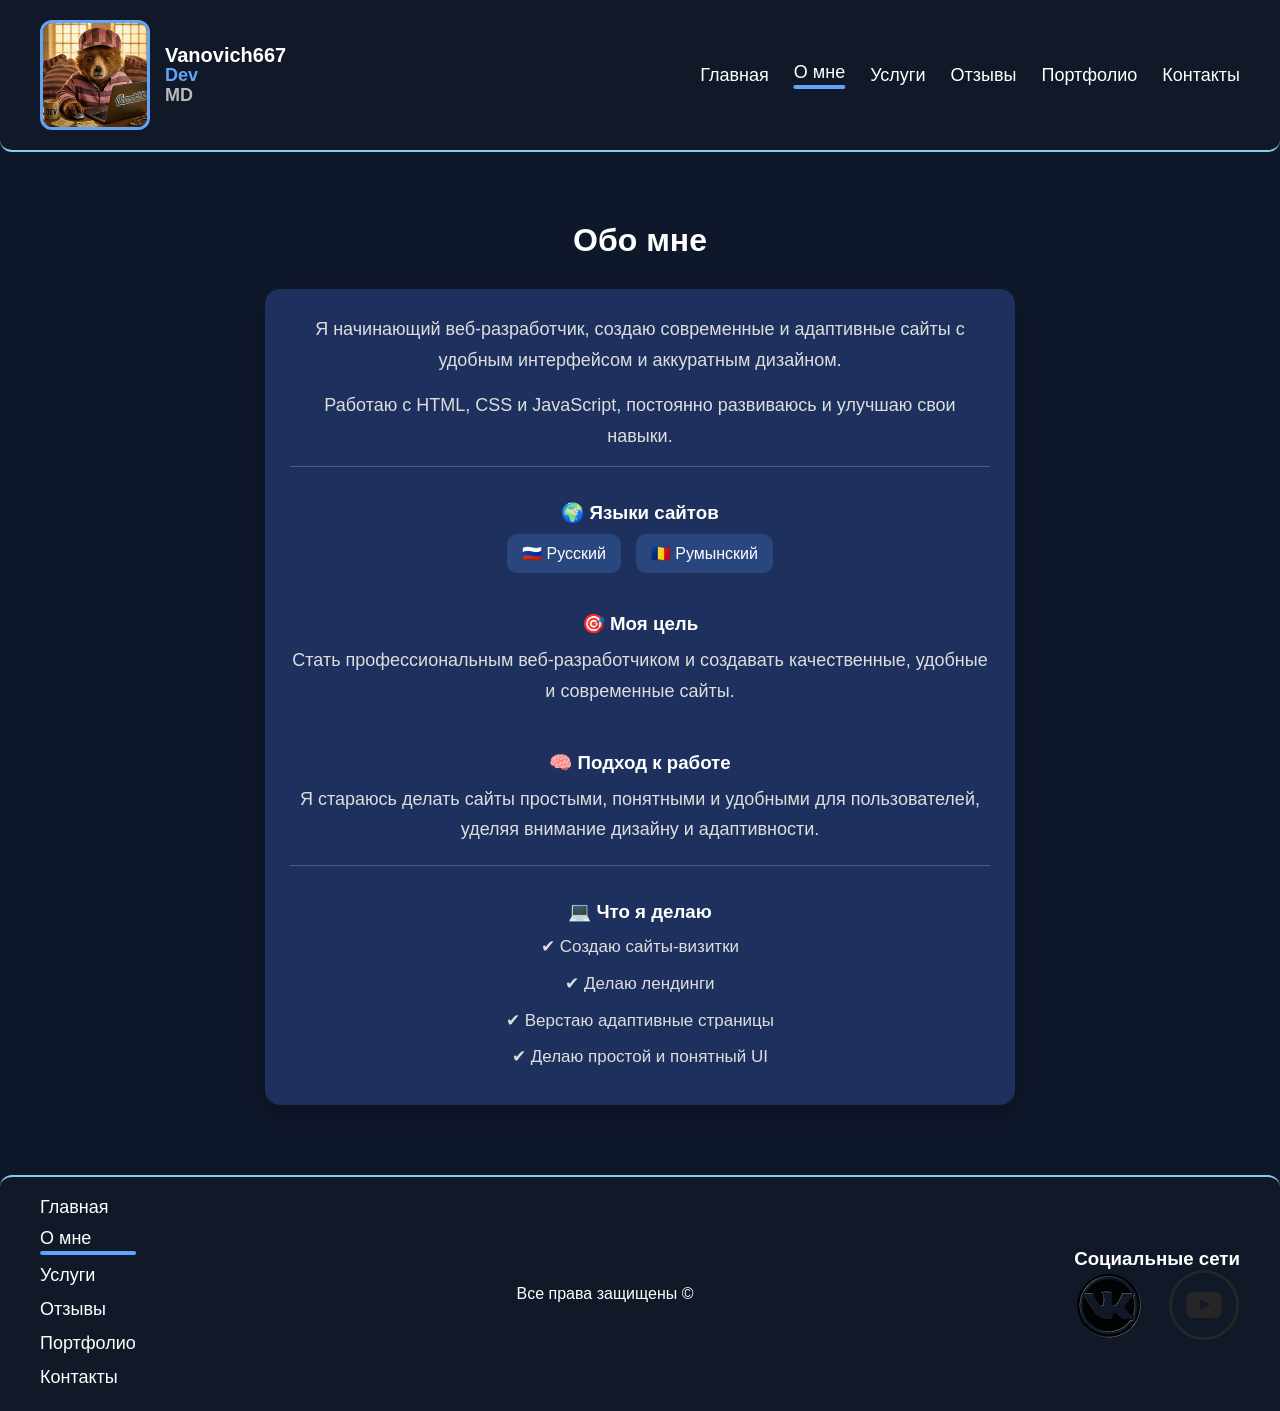
==== pages/about.html @ cbd2749c "Add files via upload" ====
<!DOCTYPE html>
<html lang="ru">
<head>
    <meta charset="UTF-8">
    <meta name="viewport" content="width=device-width, initial-scale=1.0">
    <title>Vanovich667 Dev MD</title>

    <link rel="icon" href="favicon.ico">
    <link rel="icon" type="image/png" href="../img/Logo.jpeg">

    <link rel="stylesheet" href="../css/styles.css">
</head>
<body>

<header>
    <div class="logo">
    <img src="../img/Logo.jpeg" alt="Logo">

    <div class="logo-text">
        <span>Vanovich667</span>
        <span>Dev</span>
        <span>MD</span>
    </div>
</div>

    <nav class="menu" id="menu">
        <a href="../index.html">Главная</a>
        <a href="about.html" class="active">О мне</a>
        <a href="services.html">Услуги</a>
        <a href="reviews.html">Отзывы</a>
        <a href="portfolio.html">Портфолио</a>
        <a href="contacts.html">Контакты</a>
    </nav>

    <div class="burger" id="burger" onclick="openMenu()">
        <span></span>
        <span></span>
        <span></span>
    </div>
</header>

<main class="about">

    <h1>Обо мне</h1>

    <div class="about-card">

        <p>
            Я начинающий веб-разработчик, создаю современные и адаптивные сайты
            с удобным интерфейсом и аккуратным дизайном.
        </p>

        <p>
            Работаю с HTML, CSS и JavaScript, постоянно развиваюсь и улучшаю свои навыки.
        </p>

        <div class="languages">
            <h3>🌍 Языки сайтов</h3>

            <div class="lang-list">
                <span>🇷🇺 Русский</span>
                <span>🇷🇴 Румынский</span>
            </div>
        </div>

        <div class="goal">
            <h3>🎯 Моя цель</h3>
            <p>
                Стать профессиональным веб-разработчиком и создавать качественные,
                удобные и современные сайты.
            </p>
        </div>

        <div class="approach">
            <h3>🧠 Подход к работе</h3>
            <p>
                Я стараюсь делать сайты простыми, понятными и удобными для пользователей,
                уделяя внимание дизайну и адаптивности.
            </p>
        </div>

        <div class="what-i-do">
    <h3>💻 Что я делаю</h3>

    <p>✔ Создаю сайты-визитки</p>
    <p>✔ Делаю лендинги</p>
    <p>✔ Верстаю адаптивные страницы</p>
    <p>✔ Делаю простой и понятный UI</p>
</div>

    </div>

</main>

<footer>
    <nav class="menu2" id="menu2">
        <a href="../index.html">Главная</a>
        <a href="about.html" class="active">О мне</a>
        <a href="services.html">Услуги</a>
        <a href="reviews.html">Отзывы</a>
        <a href="portfolio.html">Портфолио</a>
        <a href="contacts.html">Контакты</a>
    </nav>

    <div class="prava">
        <p>Все права защищены &copy;</p>
    </div>

    <div class="socials">
        <h3>Социальные сети</h3>

        <div class="social">
        <a href="https://vk.com/page-777107_28406709" target="_blank" class="vk-link">
            <img src="../img/vklogo.png" class="img1">
            <img src="../img/vklogo2.png" class="img2">
        </a>
        <a href="https://www.youtube.com/@Vanovich667" target="_blank" class="yt-link">
            <img src="../img/ytlogo.png" class="img1">
            <img src="../img/ytlogo2.png" class="img2">
        </a>
        </div>
    </div>
    
</footer>

<div class="overlay" id="overlay"></div>

<script src="../js/script.js"></script>
</body>
</html>
---- css/styles.css ----
*{
    margin:0;
    padding:0;
    box-sizing:border-box;
}

body{
    font-family:Arial,sans-serif;
    background:#0f172a;
    color:white;
}

img {
    max-width: 100%;
    max-height: 100%;
}


header{
    display:flex;
    justify-content:space-between;
    align-items:center;
    padding:20px 40px;
    background:#111827;
    border-bottom: 2px solid skyblue;
    border-radius: 0 0 12px 12px;
    margin-bottom: 20px;
}

main {
    min-height: 100vh;
}

footer{
    margin-top: 20px;
    display:flex;
    justify-content:space-between;
    align-items:center;
    padding:20px 40px;
    background:#111827;
    border-top: 2px solid skyblue;
    border-radius: 12px 12px 0 0;
}

footer .menu2{
    display:flex;
    flex-direction:column;
    gap:10px;
}

.logo{
    display:flex;
    align-items:center;
    gap:15px;
}

/* картинка */
.logo img{
    width:110px;
    height:110px;

    border:3px solid #60a5fa;
    border-radius:12px;

    object-fit:cover;
}

/* текст */
.logo-text{
    display:flex;
    flex-direction:column;
    line-height:1.1;
}

/* каждое слово */
.logo-text span{
    font-size:18px;
    font-weight:600;
}

/* можно сделать разный стиль */
.logo-text span:first-child{
    font-size:20px;
}

.logo-text span:nth-child(2){
    color:#60a5fa;
}

.logo-text span:nth-child(3){
    opacity:0.7;
}

/* Меню на ПК */

.menu{
    display:flex;
    gap:25px;
}

.menu a{
    position:relative;

    color:white;
    text-decoration:none;
    font-size:18px;

    transition:0.3s;
}

.menu2{
    display:flex;
    gap:25px;
}

.menu2 a{
    position:relative;

    color:white;
    text-decoration:none;
    font-size:18px;
    margin-bottom: 3px;

    transition:0.3s;
}

/* Линия снизу */
.menu a::after{
    content:"";

    position:absolute;
    left:50%;
    bottom:-6px;

    width:0;
    height:4px;

    background:#60a5fa;

    border-radius:20px;

    transform:translateX(-50%);
    transition:0.3s;
}

/* Hover */
.menu a:hover{
    transform:translateY(-3px);
}

/* Появление линии */
.menu a:hover::after{
    width:100%;
}

/* ACTIVE (главное добавление) */

.menu a.active::after{
    width:100%;
}

.menu a.active{
    transform:translateY(-3px);
}

/*=====*/

.menu2 a::after{
    content:"";

    position:absolute;
    left:50%;
    bottom:-6px;

    width:0;
    height:4px;

    background:#60a5fa;

    border-radius:20px;

    transform:translateX(-50%);
    transition:0.3s;
}

/* Hover */
.menu2 a:hover{
    transform:translateY(-3px);
}

/* Появление линии */
.menu2 a:hover::after{
    width:100%;
}

/* ACTIVE (главное добавление) */

.menu2 a.active::after{
    width:100%;
}

.menu2 a.active{
    transform:translateY(-3px);
}

/* Бургер */

.burger{
    display:none;
    width:35px;
    cursor:pointer;
    z-index:1001;
}

.burger span{
    display:block;
    height:4px;
    background:white;
    margin:6px 0;
    transition:.3s;
}

.burger.activated span:nth-child(1){
    transform:rotate(45deg) translate(7px,7px);
}

.burger.activated span:nth-child(2){
    opacity:0;
}

.burger.activated span:nth-child(3){
    transform:rotate(-45deg) translate(7px,-7px);
}

/* Затемнение */

.overlay{
    position:fixed;
    inset:0;
    background:rgba(0,0,0,.2);
    backdrop-filter:blur(8px);

    opacity:0;
    visibility:hidden;

    transition:.3s;
}

.overlay.show{
    opacity:1;
    visibility:visible;
}

.prava {
    margin: 20px 25px;
}

.social {
    display: flex;
    gap: 25px;
}

/* vk */

.vk-link{
    position:relative;
    display:inline-block;
}

/* обе картинки */
.vk-link img{
    width:70px;
    transition:0.3s;
    display:block;
}

/* вторая картинка сверху первой */
.img2{
    position:absolute;
    top:0;
    left:0;

    opacity:0;
}

/* hover эффект */
.vk-link:hover .img1{
    opacity:0;
}

.vk-link:hover .img2{
    opacity:1;
}

/* yt */

.yt-link{
    position:relative;
    display:inline-block;
}

/* обе картинки */
.yt-link img{
    width:70px;
    transition:0.3s;
    display:block;
}

/* вторая картинка сверху первой */
.img2{
    position:absolute;
    top:0;
    left:0;

    opacity:0;
}

/* hover эффект */
.yt-link:hover .img1{
    opacity:0;
}

.yt-link:hover .img2{
    opacity:1;
}

/* Hero Div */

.first {
    text-align: center;
    font-size: 35px;
    margin: 20px 30px;
}

.hero {
    display: flex;
    align-items: center;
    justify-content: center;
    padding: 50px;
}

.hero-content {
    display: flex;
    align-items: center;
    justify-content: center;
    gap: 50px;
    width: 100%;
    max-width: 1100px;
}

.card {
    background: #1e315e;
    padding: 30px;
    border-radius: 20px;
    width: 60%;
    max-width: 500px;
}

.card h1 {
    margin-bottom: 15px;
    font-size: clamp(28px, 4vw, 40px);
    color: aqua;
}

.card button {
    padding: 12px 30px;
    border: none;
    border-radius: 10px;
    cursor: pointer;
    margin: 10px 20px;
}

.hero-image img {
    width: clamp(180px, 25vw, 300px);
    border-radius: 20px;
    display: block;
}

.skills {
    display: flex;
    flex-direction: column;
    gap: 10px;
    margin-top: 20px;
}

.skills span {
    background: #1e315e;
    padding: 10px 15px;
    border-radius: 12px;
}

.whyI h2 {
    text-align: center;
    font-size: 35px;
    margin: 10px 20px;
}

.features {
    display: flex;
    flex-direction: column;
    align-items: center;
    gap: 15px;
}

.feature {
    background: #1e315e;
    color: white;
    padding: 12px 18px;
    border-radius: 12px;
    box-shadow: 0 8px 20px rgba(0,0,0,0.2);
    font-size: 16px;

    width: 90%;
    max-width: 600px;

    text-align: center;
    transition: 0.3s ease;
}

.feature:hover {
    transform: translateX(8px);
    background: #2a467f;
}

.projectsSec h2 {
    text-align: center;
    font-size: 35px;
    margin: 10px 20px;
}

.projects {
    display: flex;
    flex-wrap: wrap;
    justify-content: center;
    gap: 20px;
    margin-top: 40px;
}

.project {
    background: #1e315e;
    border-radius: 15px;
    padding: 15px;
    width: 250px;
    text-align: center;
    box-shadow: 0 8px 20px rgba(0,0,0,0.2);
    transition: 0.3s ease;
}

.project:hover {
    transform: translateY(-8px);
    background: #2a467f;
}

.project img {
    width: 100%;
    border-radius: 10px;
}

.project h3 {
    margin: 10px 0;
    color: white;
}

.project a {
    display: inline-block;
    margin-top: 5px;
    color: aqua;
    text-decoration: none;
}

.project a:hover {
    text-decoration: underline;
}

.reviews h2 {
    text-align: center;
    font-size: 35px;
    margin: 10px 20px;
}

.reviews {
    display: flex;
    flex-direction: column;
    align-items: center;
    gap: 15px;
    margin-top: 40px;
}

.review {
    background: #1e315e;
    color: white;
    padding: 15px 18px;
    border-radius: 12px;
    width: 90vw;
    max-width: 600px;
    text-align: center;
    box-shadow: 0 8px 20px rgba(0,0,0,0.2);
    transition: 0.3s ease;
}

.review p {
    margin-bottom: 10px;
    color: #ddd;
}

.review span {
    font-size: 14px;
    color: aqua;
}

.review:hover {
    transform: translateX(8px);
    background: #2a467f;
}

.contacts h2 {
    text-align: center;
    font-size: 35px;
    margin: 10px 20px;
}

.contact {
    display: flex;
    flex-direction: column;
    align-items: center;
    gap: 12px;
    margin-top: 40px;
}

.contact a {
    background: #1e315e;
    color: white;
    padding: 12px 18px;
    border-radius: 12px;
    width: 90vw;
    max-width: 400px;
    text-align: center;
    text-decoration: none;
    transition: 0.3s ease;
}

.contact a:hover {
    transform: translateX(8px);
    background: #2a467f;
}

.reviews-page h1, .reviews-page h2 {
    text-align: center;
    font-size: 35px;
    margin: 10px 20px;
}

.portfolio {
    text-align: center;
    padding: 50px;
}

.portfolio h1 {
    color: white;
    margin-bottom: 30px;
}

.portfolio-grid {
    display: flex;
    flex-wrap: wrap;
    justify-content: center;
    gap: 20px;
}

.project {
    background: #1e315e;
    width: 250px;
    border-radius: 15px;
    padding: 15px;
    color: white;
    box-shadow: 0 8px 20px rgba(0,0,0,0.2);
    transition: 0.3s ease;
}

.project:hover {
    transform: translateY(-8px);
    background: #2a467f;
}

.project img {
    width: 100%;
    border-radius: 10px;
}

.project h3 {
    margin: 10px 0;
}

.project p {
    font-size: 14px;
    color: #ccc;
}

.project a {
    display: inline-block;
    margin-top: 10px;
    color: aqua;
    text-decoration: none;
}


.contact {
    text-align: center;
    padding: 50px;
    color: white;
}

.contact h1 {
    margin-bottom: 30px;
}

.info-blocks {
    display: flex;
    justify-content: center;
    gap: 20px;
    flex-wrap: wrap;
    margin-bottom: 30px;
}

.info-card {
    background: #1e315e;
    padding: 20px;
    border-radius: 15px;
    width: 250px;
    box-shadow: 0 8px 20px rgba(0,0,0,0.2);
    transition: 0.3s;
}

.info-card:hover {
    transform: translateY(-5px);
    background: #2a467f;
}

.contact-form {
    display: flex;
    flex-direction: column;
    gap: 15px;
    max-width: 500px;
    margin: auto;
}

.contact-form input,
.contact-form textarea {
    padding: 12px;
    border-radius: 10px;
    border: none;
    outline: none;
}

.contact-form textarea {
    min-height: 120px;
    min-width: 300px;
}

.contact-form button {
    background: #1e315e;
    color: white;
    padding: 12px;
    border: none;
    border-radius: 10px;
    cursor: pointer;
    transition: 0.3s;
}

.contact-form button:hover {
    background: #2a467f;
}

.about {
    text-align: center;
    padding: 50px;
    color: white;
}

.about h1 {
    margin-bottom: 30px;
}

.about-card {
    background: #1e315e;
    padding: 25px;
    border-radius: 15px;
    max-width: 750px;
    margin: auto;
    box-shadow: 0 8px 20px rgba(0,0,0,0.2);
}

.about-card p {
    font-size: 18px;   /* 🔥 средний текст */
    line-height: 1.7;
    color: #ddd;
    margin-bottom: 15px;
}

.about-card h3 {
    margin-top: 20px;
    margin-bottom: 10px;
    color: white;
}

.languages {
    margin-top: 15px;
    padding-top: 15px;
    border-top: 1px solid rgba(255,255,255,0.2);
}

.lang-list {
    display: flex;
    justify-content: center;
    gap: 15px;
    flex-wrap: wrap;
    margin-top: 10px;
}

.lang-list span {
    background: #2a467f;
    padding: 10px 15px;
    border-radius: 10px;
    transition: 0.3s;
}

.lang-list span:hover {
    transform: translateY(-5px);
    background: #34579c;
}

.goal, .approach {
    margin-top: 10px;
    padding-top: 10px;
}

.what-i-do {
    margin-top: 20px;
    padding-top: 15px;
    border-top: 1px solid rgba(255,255,255,0.2);
}

.what-i-do p {
    font-size: 17px;
    margin: 8px 0;
    color: #ddd;
    transition: 0.3s;
}

.what-i-do p:hover {
    transform: translateX(5px);
    color: white;
}

.pricing {
    text-align: center;
    padding: 50px;
    color: white;
}

.pricing h1 {
    margin-bottom: 30px;
}

.pricing-grid {
    display: flex;
    flex-wrap: wrap;
    justify-content: center;
    gap: 20px;
}

.price-card {
    background: #1e315e;
    width: 260px;
    padding: 20px;
    border-radius: 15px;
    box-shadow: 0 8px 20px rgba(0,0,0,0.2);
    transition: 0.3s ease;
}

.price-card h3 {
    margin-bottom: 5px;
}

.price-card .en {
    font-size: 14px;
    color: #aaa;
    margin-bottom: 10px;
}

.price-card span {
    display: block;
    margin: 10px 0;
    color: aqua;
    font-weight: bold;
}

.price-card p {
    font-size: 14px;
    color: #ddd;
    line-height: 1.5;
}

.price-card:hover {
    transform: translateY(-8px);
    background: #2a467f;
}

.cta {
    text-align: center;
    padding: 60px 20px;
    color: white;
}

.cta a {
    display: inline-block;
    margin-top: 15px;
    padding: 12px 20px;
    background: #1e315e;
    color: white;
    border-radius: 10px;
    text-decoration: none;
    transition: 0.3s;
}

.cta a:hover {
    background: #2a467f;
    transform: translateY(-5px);
}

hr {
    width: 100%;
}

.bottom-blocks {
    display: flex;
    justify-content: center;
    gap: 20px;
    flex-wrap: wrap; /* чтобы на телефоне уходило вниз */
    margin-top: 40px;
}

/* общая карточка географии */
.geo {
    background: #1e315e;
    padding: 20px;
    border-radius: 15px;
    width: 300px;
    color: white;
    box-shadow: 0 8px 20px rgba(0,0,0,0.2);
}

/* CTA блок */
.cta {
    background: #1e315e;
    padding: 20px;
    border-radius: 15px;
    width: 300px;
    text-align: center;
    color: white;
    box-shadow: 0 8px 20px rgba(0,0,0,0.2);
}

.cta a {
    display: inline-block;
    margin-top: 10px;
    padding: 10px 15px;
    background: #2a467f;
    color: white;
    border-radius: 10px;
    text-decoration: none;
    transition: 0.3s;
}

.cta a:hover {
    transform: translateY(-5px);
    background: #34579c;
}


/* Телефон */

@media (max-width:930px){

    .burger{
        display:block;
    }

    .menu{
        position:fixed;
        top:0;
        right:-50%;

        width:50%;
        height:100vh;

        background:#111827;

        flex-direction:column;
        justify-content:center;
        align-items:center;

        transition:.4s;

        z-index:1000;
    }

    .menu.open{
        right:0;
    }
}

@media (max-width: 970px) {
    .hero-image {
        display: none;
    }

    .hero-content {
        flex-direction: column; /* ВАЖНО: переключаем в колонку */
        align-items: center;
        text-align: center;
    }

    .card {
        width: 100%;
        max-width: 100%;
    }

    .skills {
        flex-direction: column; /* скиллы вниз */
        align-items: center;     /* по центру */
    }
}
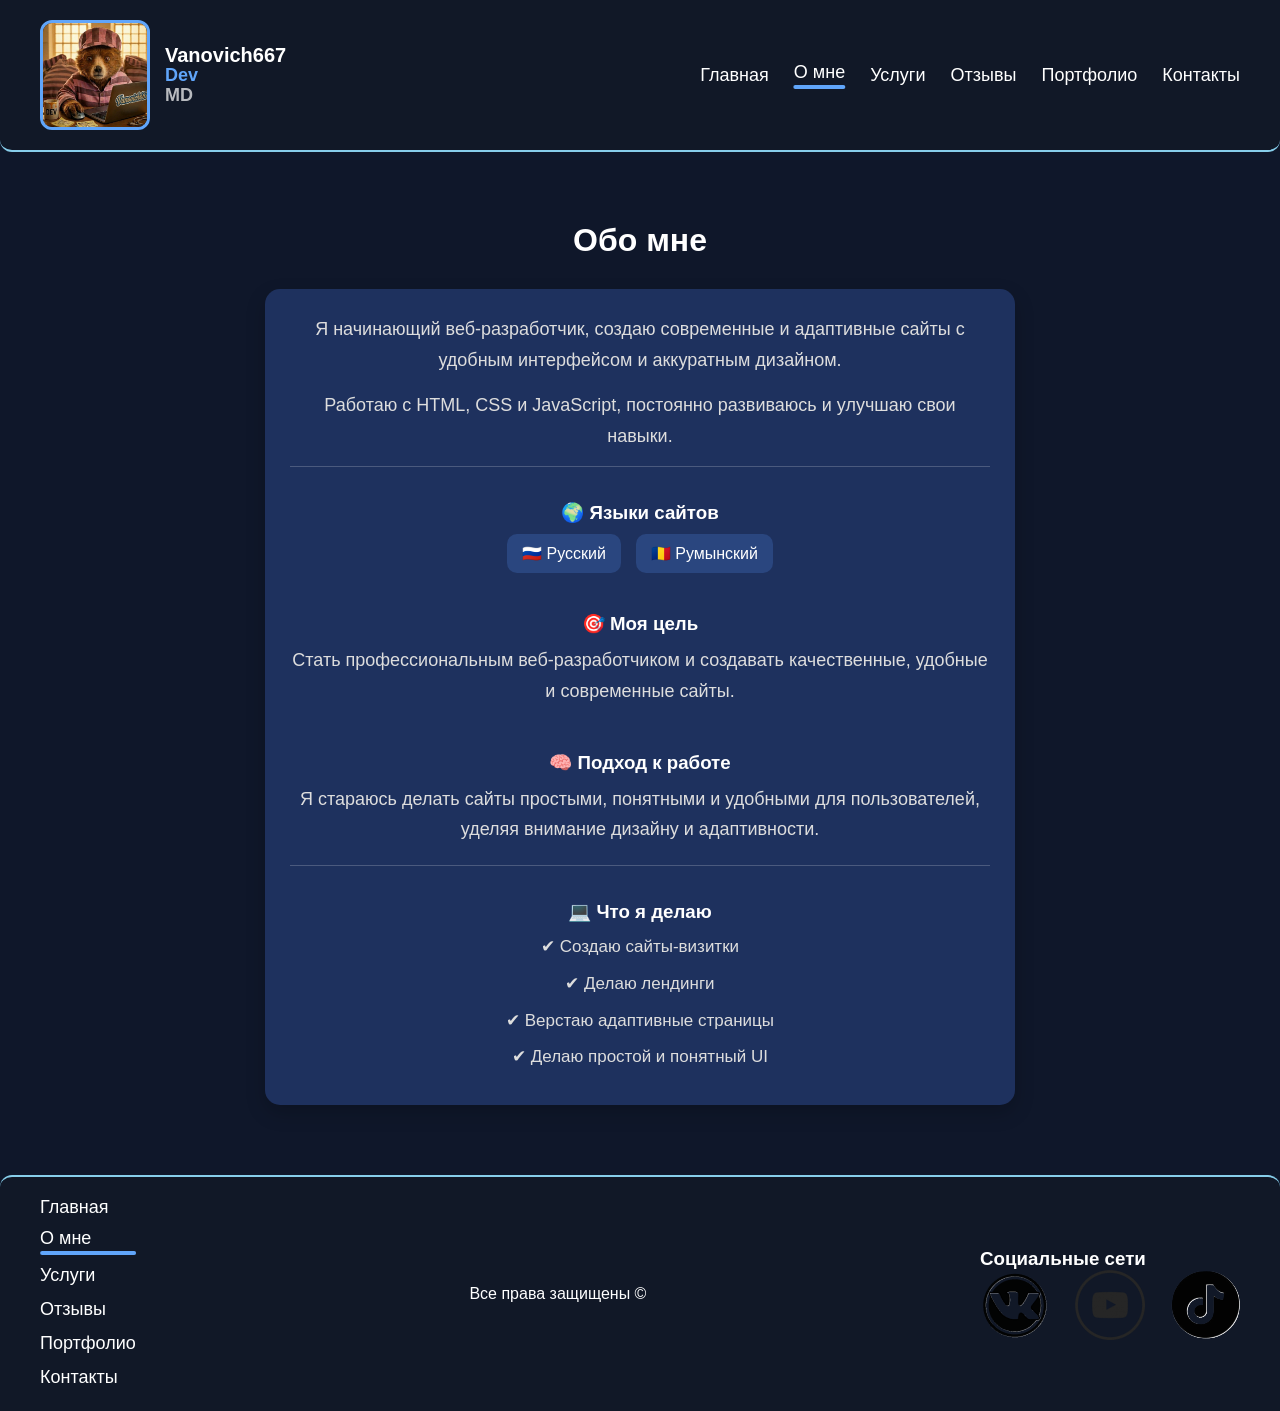
==== commit 6c0338ec: "Add files via upload" ====
--- a/pages/about.html
+++ b/pages/about.html
@@ -118,6 +118,10 @@
             <img src="../img/ytlogo.png" class="img1">
             <img src="../img/ytlogo2.png" class="img2">
         </a>
+         <a href="https://tiktok.com/@vanovich667.dev.md" target="_blank" class="tt-link">
+            <img src="../img/ttlogo.png" class="img1">
+            <img src="../img/ttlogo2.png" class="img2">
+        </a>
         </div>
     </div>
     
--- a/css/styles.css
+++ b/css/styles.css
@@ -324,6 +324,40 @@
     opacity:1;
 }
 
+/* tt */
+
+.tt-link{
+    position:relative;
+    display:inline-block;
+}
+
+/* обе картинки */
+.tt-link img{
+    width:70px;
+    transition:0.3s;
+    display:block;
+}
+
+/* вторая картинка сверху первой */
+.img2{
+    position:absolute;
+    top:0;
+    left:0;
+
+    opacity:0;
+}
+
+/* hover эффект */
+.tt-link:hover .img1{
+    opacity:0;
+}
+
+.tt-link:hover .img2{
+    opacity:1;
+}
+
+
+
 /* Hero Div */
 
 .first {
@@ -877,6 +911,22 @@
     background: #34579c;
 }
 
+.butonprojects {
+    text-align: center;
+    margin-top: 30px;
+}
+
+.butonprojects button {
+    padding: 12px 30px;
+    border: none;
+    border-radius: 10px;
+    cursor: pointer;
+    background: #1e315e;
+    color: white;
+    transition: 0.3s;
+    text-decoration: none;
+}
+
 
 /* Телефон */
 
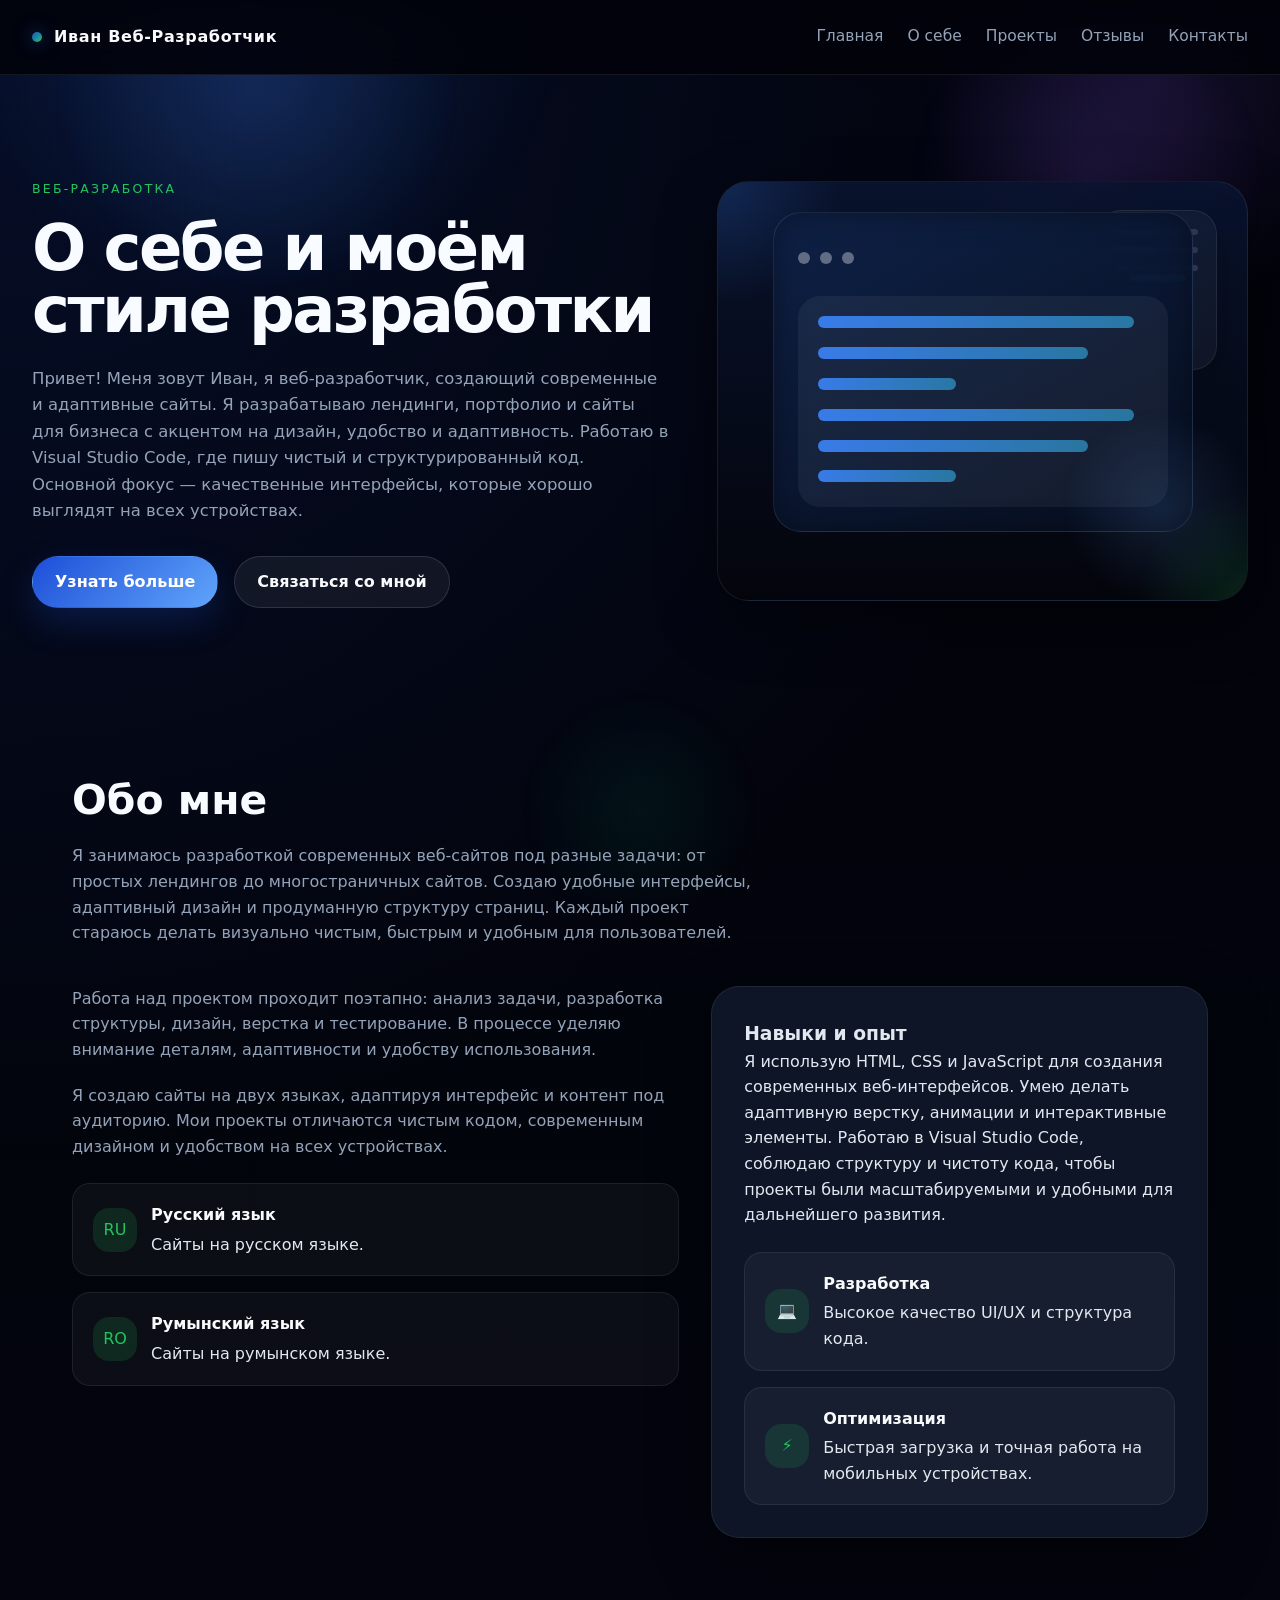
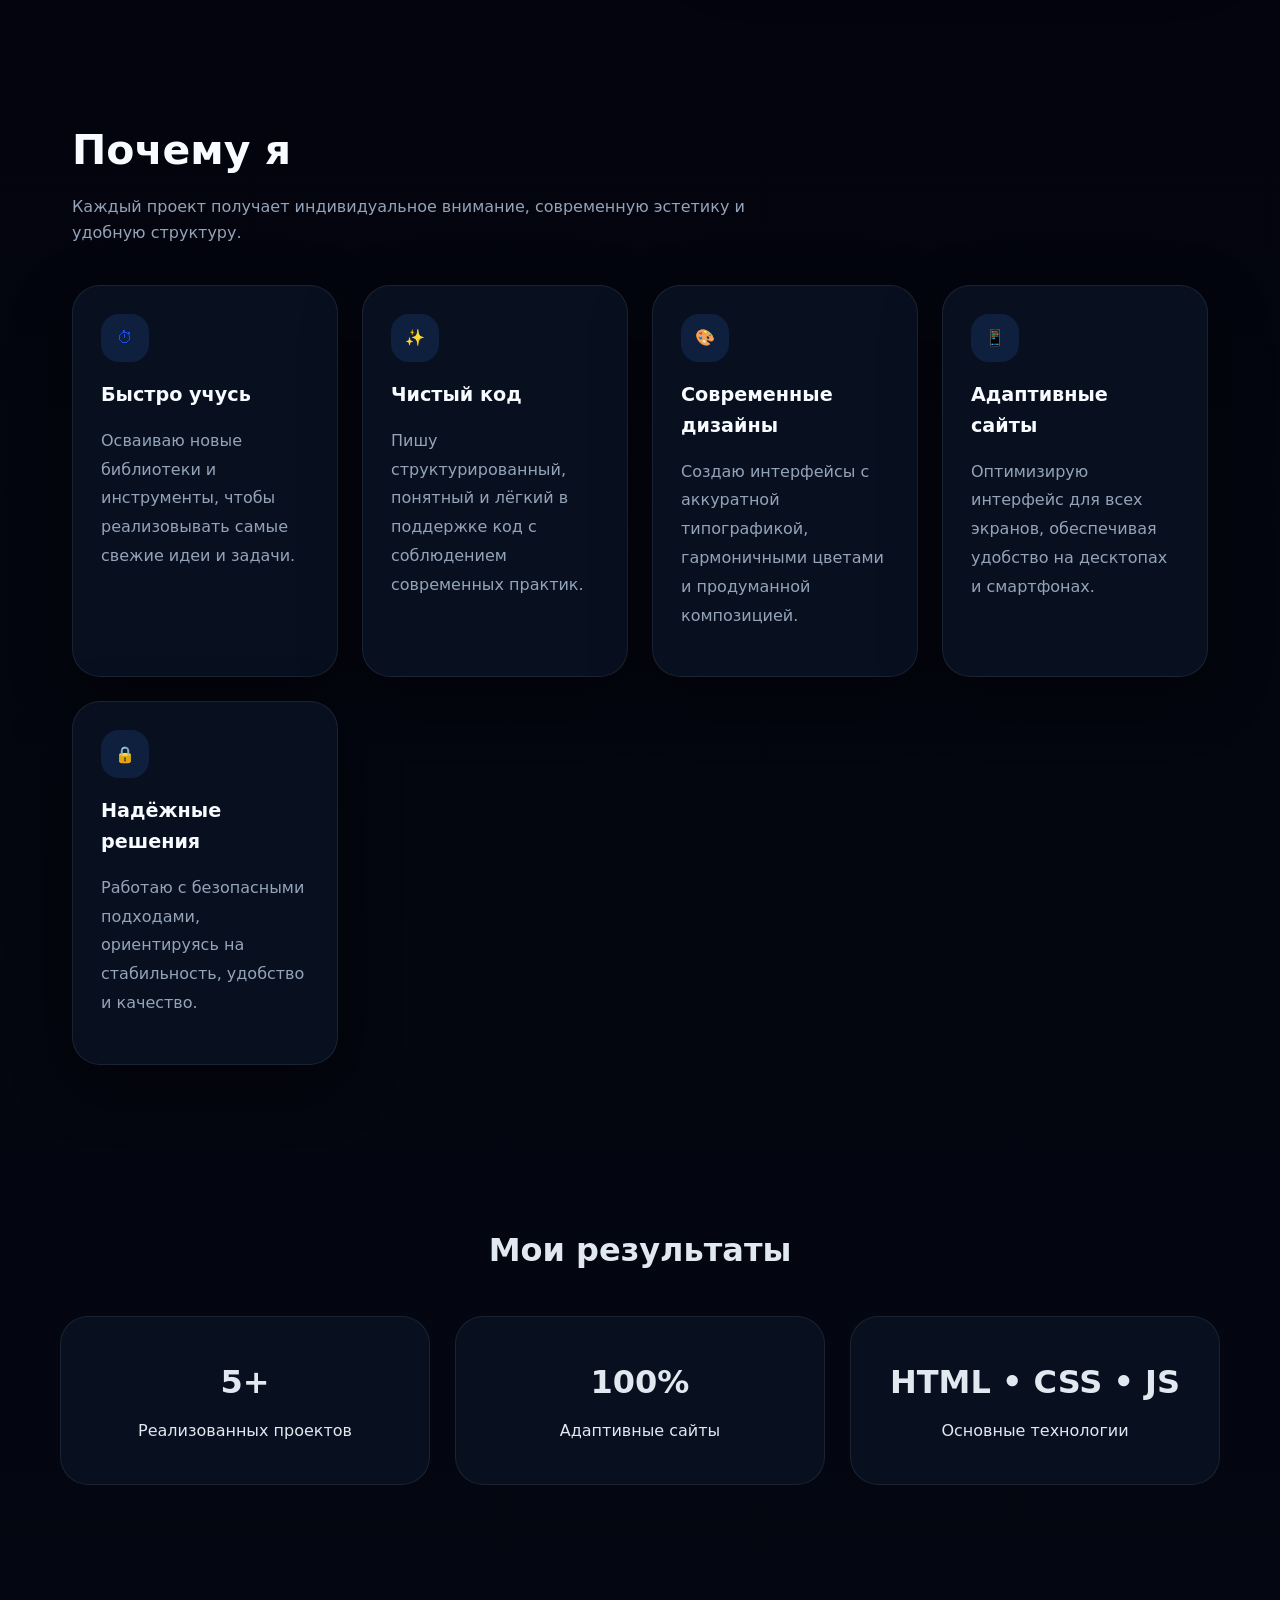
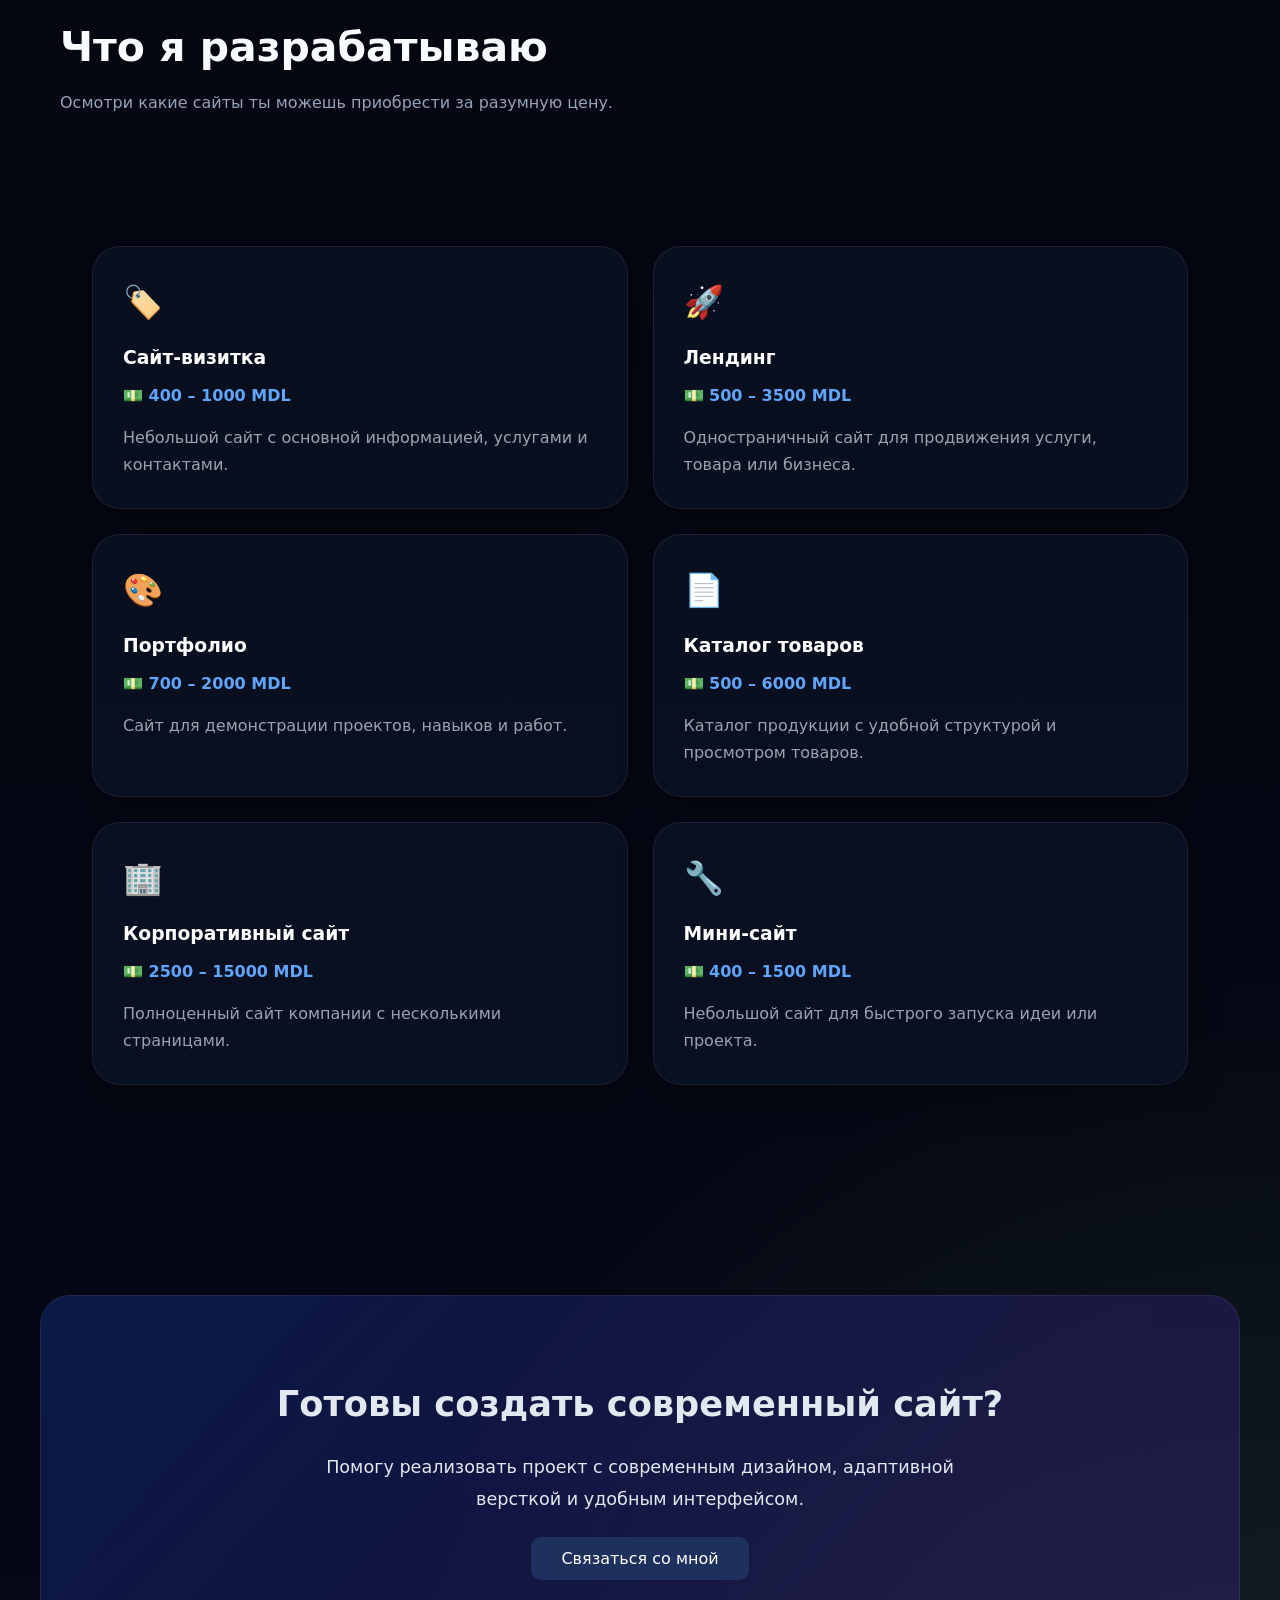
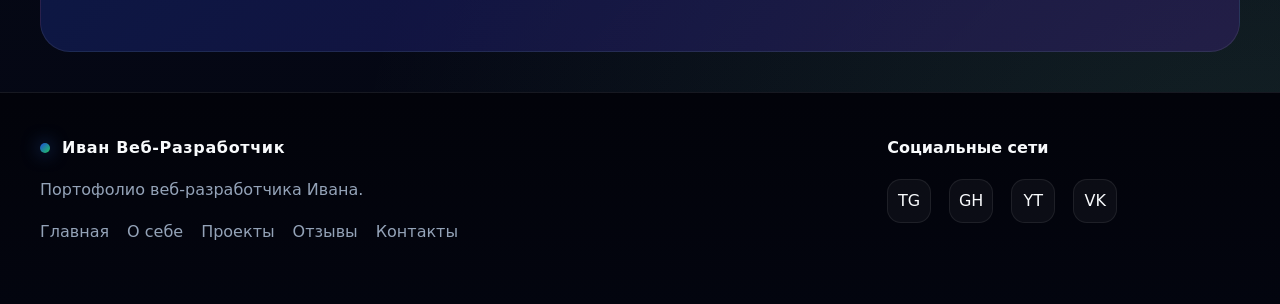
==== commit c51620bf: "Add files via upload" ====
--- a/pages/about.html
+++ b/pages/about.html
@@ -1,134 +1,318 @@
 <!DOCTYPE html>
 <html lang="ru">
 <head>
-    <meta charset="UTF-8">
-    <meta name="viewport" content="width=device-width, initial-scale=1.0">
-    <title>Vanovich667 Dev MD</title>
-
-    <link rel="icon" href="favicon.ico">
-    <link rel="icon" type="image/png" href="../img/Logo.jpeg">
-
-    <link rel="stylesheet" href="../css/styles.css">
+  <meta charset="UTF-8" />
+  <meta name="viewport" content="width=device-width, initial-scale=1.0" />
+  <title>Vanovich667 Dev MD</title>
+    <link rel="stylesheet" href="../css/styles.css" />
+    <link rel="stylesheet" href="../css/styles_about.css" />
 </head>
 <body>
-
-<header>
-    <div class="logo">
-    <img src="../img/Logo.jpeg" alt="Logo">
-
-    <div class="logo-text">
-        <span>Vanovich667</span>
-        <span>Dev</span>
-        <span>MD</span>
+  <div class="page-wrap">
+    <header class="topbar">
+      <div class="logo">Иван Веб-Разработчик</div>
+      <nav class="nav-links">
+        <a href="../index.html">Главная</a>
+        <a href="#home">О себе</a>
+        <a href="projects.html">Проекты</a>
+        <a href="reviews.html">Отзывы</a>
+        <a href="contacts.html">Контакты</a>
+      </nav>
+      <button class="burger" type="button" aria-label="Меню">
+        <span></span>
+      </button>
+      <div class="mobile-menu" id="mobileMenu">
+        <a href="../index.html">Главная</a>
+        <a href="#home">О себе</a>
+        <a href="projects.html">Проекты</a>
+        <a href="reviews.html">Отзывы</a>
+        <a href="contacts.html">Контакты</a>
+      </div>
+    </header>
+
+    <main>
+      <section id="home" class="hero">
+        <div class="hero-text">
+          <span class="hero-pretitle">Веб-разработка</span>
+          <h1 class="hero-heading">О себе и моём стиле разработки</h1>
+          <p class="hero-description">Привет! Меня зовут Иван, я веб-разработчик, создающий современные и адаптивные сайты.
+Я разрабатываю лендинги, портфолио и сайты для бизнеса с акцентом на дизайн, удобство и адаптивность.
+Работаю в Visual Studio Code, где пишу чистый и структурированный код.
+Основной фокус — качественные интерфейсы, которые хорошо выглядят на всех устройствах.</p>
+          <div class="hero-actions">
+            <a class="button-primary" href="#about">Узнать больше</a>
+            <a class="button-secondary" href="contacts.html">Связаться со мной</a>
+          </div>
+        </div>
+        <div class="hero-visual">
+          <div class="visual-glow"></div>
+          <div class="code-card">
+            <span></span>
+            <span></span>
+            <span></span>
+            <div class="code-lines"></div>
+          </div>
+          <div class="hero-frame">
+            <div class="screen">
+              <div class="screen-top">
+                <span></span><span></span><span></span>
+              </div>
+              <div class="screen-code">
+                <div class="screen-line long"></div>
+                <div class="screen-line medium"></div>
+                <div class="screen-line short"></div>
+                <div class="screen-line long"></div>
+                <div class="screen-line medium"></div>
+                <div class="screen-line short"></div>
+              </div>
+            </div>
+          </div>
+          <div class="hero-decor"></div>
+        </div>
+      </section>
+
+      <section id="about" class="section about">
+        <div class="section-head">
+          <div>
+            <h2 class="section-title">Обо мне</h2>
+            <p class="section-subtitle">Я занимаюсь разработкой современных веб-сайтов под разные задачи: от <br> простых лендингов до многостраничных сайтов.
+Создаю удобные интерфейсы, <br> адаптивный дизайн и продуманную структуру страниц.
+Каждый проект <br> стараюсь делать визуально чистым, быстрым и удобным для пользователей.</p>
+          </div>
+        </div>
+        <div class="about-grid">
+          <div class="about-text">
+            <p>Работа над проектом проходит поэтапно: анализ задачи, разработка структуры, дизайн, верстка и тестирование.
+В процессе уделяю внимание деталям, адаптивности и удобству использования.</p>
+            <p>Я создаю сайты на двух языках, адаптируя интерфейс и контент под аудиторию. Мои проекты отличаются чистым кодом, современным дизайном и удобством на всех устройствах.</p>
+            <div class="info-list">
+              <div class="info-item">
+                <div class="info-icon">RU</div>
+                <div>
+                  <strong>Русский язык</strong>
+                  Сайты на русском языке.
+                </div>
+              </div>
+              <div class="info-item">
+                <div class="info-icon">RO</div>
+                <div>
+                  <strong>Румынский язык</strong>
+                  Сайты на румынском языке.
+                </div>
+              </div>
+            </div>
+          </div>
+          <div class="glass-card">
+            <h3>Навыки и опыт</h3>
+            <p>Я использую HTML, CSS и JavaScript для создания современных веб-интерфейсов.
+Умею делать адаптивную верстку, анимации и интерактивные элементы.
+Работаю в Visual Studio Code, соблюдаю структуру и чистоту кода, чтобы проекты были масштабируемыми и удобными для дальнейшего развития.</p>
+            <div class="info-list">
+              <div class="info-item">
+                <div class="info-icon">💻</div>
+                <div>
+                  <strong>Разработка</strong>
+                  Высокое качество UI/UX и структура кода.
+                </div>
+              </div>
+              <div class="info-item">
+                <div class="info-icon">⚡</div>
+                <div>
+                  <strong>Оптимизация</strong>
+                  Быстрая загрузка и точная работа на мобильных устройствах.
+                </div>
+              </div>
+            </div>
+          </div>
+        </div>
+      </section>
+
+      <section id="why" class="section why">
+        <div class="section-head">
+          <div>
+            <h2 class="section-title">Почему я</h2>
+            <p class="section-subtitle">Каждый проект получает индивидуальное внимание, современную эстетику и удобную структуру.</p>
+          </div>
+        </div>
+        <div class="reason-grid">
+          <div class="reason-card">
+            <div class="reason-icon">⏱</div>
+            <h3>Быстро учусь</h3>
+            <p>Осваиваю новые библиотеки и инструменты, чтобы реализовывать самые свежие идеи и задачи.</p>
+          </div>
+          <div class="reason-card">
+            <div class="reason-icon">✨</div>
+            <h3>Чистый код</h3>
+            <p>Пишу структурированный, понятный и лёгкий в поддержке код с соблюдением современных практик.</p>
+          </div>
+          <div class="reason-card">
+            <div class="reason-icon">🎨</div>
+            <h3>Современные дизайны</h3>
+            <p>Создаю интерфейсы с аккуратной типографикой, гармоничными цветами и продуманной композицией.</p>
+          </div>
+          <div class="reason-card">
+            <div class="reason-icon">📱</div>
+            <h3>Адаптивные сайты</h3>
+            <p>Оптимизирую интерфейс для всех экранов, обеспечивая удобство на десктопах и смартфонах.</p>
+          </div>
+          <div class="reason-card">
+            <div class="reason-icon">🔒</div>
+            <h3>Надёжные решения</h3>
+            <p>Работаю с безопасными подходами, ориентируясь на стабильность, удобство и качество.</p>
+          </div>
+        </div>
+      </section>
+
+
+      <section class=" section stats-section">
+
+    <h2>Мои результаты</h2>
+
+    <div class="stats-grid">
+
+        <div class="stat-card">
+            <h3>5+</h3>
+            <p>Реализованных проектов</p>
+        </div>
+
+        <div class="stat-card">
+            <h3>100%</h3>
+            <p>Адаптивные сайты</p>
+        </div>
+
+        <div class="stat-card">
+            <h3>HTML • CSS • JS</h3>
+            <p>Основные технологии</p>
+        </div>
+
     </div>
-</div>
-
-    <nav class="menu" id="menu">
-        <a href="../index.html">Главная</a>
-        <a href="about.html" class="active">О мне</a>
-        <a href="services.html">Услуги</a>
-        <a href="reviews.html">Отзывы</a>
-        <a href="portfolio.html">Портфолио</a>
-        <a href="contacts.html">Контакты</a>
-    </nav>
-
-    <div class="burger" id="burger" onclick="openMenu()">
-        <span></span>
-        <span></span>
-        <span></span>
+
+</section>
+
+<section class="section services-about">
+
+    <div class="section-head">
+        <div>
+            <h2 class="section-title">Что я разрабатываю</h2>
+            <p class="section-subtitle">
+               Осмотри какие сайты ты можешь приобрести за разумную цену.
+            </p>
+        </div>
     </div>
-</header>
-
-<main class="about">
-
-    <h1>Обо мне</h1>
-
-    <div class="about-card">
-
-        <p>
-            Я начинающий веб-разработчик, создаю современные и адаптивные сайты
-            с удобным интерфейсом и аккуратным дизайном.
-        </p>
-
-        <p>
-            Работаю с HTML, CSS и JavaScript, постоянно развиваюсь и улучшаю свои навыки.
-        </p>
-
-        <div class="languages">
-            <h3>🌍 Языки сайтов</h3>
-
-            <div class="lang-list">
-                <span>🇷🇺 Русский</span>
-                <span>🇷🇴 Румынский</span>
-            </div>
-        </div>
-
-        <div class="goal">
-            <h3>🎯 Моя цель</h3>
-            <p>
-                Стать профессиональным веб-разработчиком и создавать качественные,
-                удобные и современные сайты.
-            </p>
-        </div>
-
-        <div class="approach">
-            <h3>🧠 Подход к работе</h3>
-            <p>
-                Я стараюсь делать сайты простыми, понятными и удобными для пользователей,
-                уделяя внимание дизайну и адаптивности.
-            </p>
-        </div>
-
-        <div class="what-i-do">
-    <h3>💻 Что я делаю</h3>
-
-    <p>✔ Создаю сайты-визитки</p>
-    <p>✔ Делаю лендинги</p>
-    <p>✔ Верстаю адаптивные страницы</p>
-    <p>✔ Делаю простой и понятный UI</p>
-</div>
+
+    <div class="section services-grid">
+
+        <div class="service-card">
+            <div class="service-icon">🏷️</div>
+            <h3>Сайт-визитка</h3>
+            <span>💵 400 – 1000 MDL</span>
+            <p>
+                Небольшой сайт с основной информацией,
+                услугами и контактами.
+            </p>
+        </div>
+
+        <div class="service-card">
+            <div class="service-icon">🚀</div>
+            <h3>Лендинг</h3>
+            <span>💵 500 – 3500 MDL</span>
+            <p>
+                Одностраничный сайт для продвижения
+                услуги, товара или бизнеса.
+            </p>
+        </div>
+
+        <div class="service-card">
+            <div class="service-icon">🎨</div>
+            <h3>Портфолио</h3>
+            <span>💵 700 – 2000 MDL</span>
+            <p>
+                Сайт для демонстрации проектов,
+                навыков и работ.
+            </p>
+        </div>
+
+        <div class="service-card">
+            <div class="service-icon">📄</div>
+            <h3>Каталог товаров</h3>
+            <span>💵 500 – 6000 MDL</span>
+            <p>
+                Каталог продукции с удобной
+                структурой и просмотром товаров.
+            </p>
+        </div>
+
+        <div class="service-card">
+            <div class="service-icon">🏢</div>
+            <h3>Корпоративный сайт</h3>
+            <span>💵 2500 – 15000 MDL</span>
+            <p>
+                Полноценный сайт компании
+                с несколькими страницами.
+            </p>
+        </div>
+
+        <div class="service-card">
+            <div class="service-icon">🔧</div>
+            <h3>Мини-сайт</h3>
+            <span>💵 400 – 1500 MDL</span>
+            <p>
+                Небольшой сайт для быстрого
+                запуска идеи или проекта.
+            </p>
+        </div>
 
     </div>
 
-</main>
-
-<footer>
-    <nav class="menu2" id="menu2">
-        <a href="../index.html">Главная</a>
-        <a href="about.html" class="active">О мне</a>
-        <a href="services.html">Услуги</a>
-        <a href="reviews.html">Отзывы</a>
-        <a href="portfolio.html">Портфолио</a>
-        <a href="contacts.html">Контакты</a>
-    </nav>
-
-    <div class="prava">
-        <p>Все права защищены &copy;</p>
-    </div>
-
-    <div class="socials">
-        <h3>Социальные сети</h3>
-
-        <div class="social">
-        <a href="https://vk.com/page-777107_28406709" target="_blank" class="vk-link">
-            <img src="../img/vklogo.png" class="img1">
-            <img src="../img/vklogo2.png" class="img2">
-        </a>
-        <a href="https://www.youtube.com/@Vanovich667" target="_blank" class="yt-link">
-            <img src="../img/ytlogo.png" class="img1">
-            <img src="../img/ytlogo2.png" class="img2">
-        </a>
-         <a href="https://tiktok.com/@vanovich667.dev.md" target="_blank" class="tt-link">
-            <img src="../img/ttlogo.png" class="img1">
-            <img src="../img/ttlogo2.png" class="img2">
-        </a>
-        </div>
-    </div>
-    
-</footer>
-
-<div class="overlay" id="overlay"></div>
-
-<script src="../js/script.js"></script>
+</section>
+
+<section class="section cta-big">
+
+    <h2>Готовы создать современный сайт?</h2>
+
+    <p>
+        Помогу реализовать проект с современным дизайном,
+        адаптивной версткой и удобным интерфейсом.
+    </p>
+
+    <a href="contacts.html">Связаться со мной</a>
+
+</section>
+
+
+
+
+
+
+    </main>
+
+    <footer class="footer">
+      <div class="footer-grid">
+        <div>
+          <div class="logo">Иван Веб-Разработчик</div>
+          <p style="margin-top:16px;color:var(--muted);max-width:520px;">Портофолио веб-разработчика Ивана.</p>
+          <div class="footer-nav">
+            <a href="../index.html">Главная</a>
+            <a href="#home">О себе</a>
+            <a href="projects.html">Проекты</a>
+            <a href="reviews.html">Отзывы</a>
+            <a href="contacts.html">Контакты</a>
+          </div>
+        </div>
+        <div>
+          <h4 style="color:var(--light);">Социальные сети</h4>
+          <div class="social-links">
+            <a href="https://t.me/vanovich667devmd" target="_blank" rel="noreferrer">TG</a>
+            <a href="https://github.com/vano604" target="_blank" rel="noreferrer">GH</a>
+            <a href="https://www.youtube.com/@Vanovich667" target="_blank" rel="noreferrer">YT</a>
+            <a href="https://www.vk.com/vanovich667devmd" target="_blank" rel="noreferrer">VK</a>
+          </div>
+        </div>
+      </div>
+    </footer>
+  </div>
+
+  <script src="../js/script.js"></script>
+
 </body>
-</html>+</html>
--- a/css/styles.css
+++ b/css/styles.css
@@ -1,914 +1,646 @@
-*{
-    margin:0;
-    padding:0;
-    box-sizing:border-box;
+    :root {
+      --bg: #02030a;
+      --surface: rgba(10, 18, 40, 0.95);
+      --surface-strong: rgba(8, 13, 28, 0.96);
+      --primary: #1d4ed8;
+      --primary-soft: #3b82f6;
+      --accent: #22c55e;
+      --accent-soft: #60a5fa;
+      --violet: #8b5cf6;
+      --light: #f8fafc;
+      --text: #e2e8f0;
+      --muted: #94a3b8;
+      --border: rgba(255, 255, 255, 0.08);
+      --shadow: 0 20px 60px rgba(0, 0, 0, 0.4);
+    }
+
+    * {
+      box-sizing: border-box;
+      margin: 0;
+      padding: 0;
+    }
+
+    html {
+      scroll-behavior: smooth;
+    }
+
+    body {
+      font-family: 'Inter', system-ui, -apple-system, BlinkMacSystemFont, 'Segoe UI', sans-serif;
+      background: radial-gradient(circle at top left, rgba(29, 78, 216, 0.15), transparent 22%),
+        radial-gradient(circle at bottom right, rgba(134, 239, 172, 0.12), transparent 18%),
+        linear-gradient(180deg, #02030a 0%, #050815 100%);
+      color: var(--text);
+      min-height: 100vh;
+      line-height: 1.6;
+    }
+
+    .page-wrap {
+      position: relative;
+      overflow-x: hidden;
+    }
+
+    body::before {
+      content: '';
+      position: fixed;
+      inset: 0;
+      pointer-events: none;
+      background: radial-gradient(circle at 20% 10%, rgba(59, 130, 246, 0.18), transparent 16%),
+        radial-gradient(circle at 85% 20%, rgba(139, 92, 246, 0.16), transparent 14%),
+        radial-gradient(circle at 50% 90%, rgba(16, 185, 129, 0.1), transparent 12%);
+      opacity: 0.8;
+      z-index: -1;
+    }
+
+    .topbar {
+      position: sticky;
+      top: 0;
+      z-index: 20;
+      backdrop-filter: blur(16px);
+      border-bottom: 1px solid rgba(255, 255, 255, 0.08);
+      background: rgba(2, 3, 10, 0.9);
+      display: flex;
+      align-items: center;
+      justify-content: space-between;
+      padding: 24px 32px;
+    }
+
+    .logo {
+      display: flex;
+      align-items: center;
+      gap: 12px;
+      font-weight: 700;
+      letter-spacing: 0.04em;
+      color: var(--light);
+    }
+
+    .logo::before {
+      content: '';
+      width: 10px;
+      height: 10px;
+      border-radius: 50%;
+      background: linear-gradient(135deg, var(--primary), var(--accent));
+      box-shadow: 0 0 18px rgba(59, 130, 246, 0.6);
+    }
+
+    .nav-links {
+      display: flex;
+      gap: 24px;
+      align-items: center;
+      flex-wrap: wrap;
+    }
+
+    .nav-links a {
+      color: var(--muted);
+      text-decoration: none;
+      font-size: 0.97rem;
+      transition: color 0.25s ease, transform 0.25s ease;
+    }
+
+    .nav-links a:hover,
+    .nav-links a.active {
+      color: var(--light);
+      transform: translateY(-1px);
+    }
+
+    .top-links {
+      display: flex;
+      gap: 18px;
+      align-items: center;
+      flex-wrap: wrap;
+    }
+
+    .button-primary,
+    .button-secondary {
+      border: 1px solid transparent;
+      border-radius: 999px;
+      padding: 12px 22px;
+      font-weight: 600;
+      cursor: pointer;
+      transition: transform 0.25s ease, box-shadow 0.25s ease, background 0.25s ease;
+      display: inline-flex;
+      align-items: center;
+      justify-content: center;
+      text-decoration: none;
+    }
+
+    .button-primary {
+      background: linear-gradient(135deg, var(--primary), var(--accent-soft));
+      color: #fff;
+      box-shadow: 0 14px 35px rgba(29, 78, 216, 0.24);
+    }
+
+    .button-primary:hover {
+      transform: translateY(-2px);
+      box-shadow: 0 18px 45px rgba(29, 78, 216, 0.32);
+    }
+
+    .button-secondary {
+      background: rgba(255, 255, 255, 0.06);
+      color: var(--light);
+      border-color: rgba(255, 255, 255, 0.12);
+    }
+
+    .button-secondary:hover {
+      background: rgba(255, 255, 255, 0.1);
+      transform: translateY(-2px);
+    }
+
+    .burger {
+      display: none;
+      width: 44px;
+      height: 44px;
+      border-radius: 14px;
+      border: 1px solid rgba(255, 255, 255, 0.08);
+      background: rgba(15, 23, 42, 0.9);
+      position: relative;
+      cursor: pointer;
+      justify-content: center;
+      align-items: center;
+    }
+
+    .burger span,
+    .burger span::before,
+    .burger span::after {
+      content: '';
+      display: block;
+      width: 20px;
+      height: 2px;
+      background: var(--light);
+      border-radius: 999px;
+      transition: transform 0.3s ease, opacity 0.3s ease;
+    }
+
+    .burger span::before {
+      transform: translateY(-6px);
+    }
+
+    .burger span::after {
+      transform: translateY(6px);
+    }
+
+    .burger.active span {
+      background: transparent;
+    }
+
+    .burger.active span::before {
+      transform: rotate(45deg);
+    }
+
+    .burger.active span::after {
+      transform: rotate(-45deg);
+    }
+
+    .mobile-menu {
+      position: absolute;
+      top: 100%;
+      right: 32px;
+      width: calc(100vw - 64px);
+      max-width: 320px;
+      background: rgba(7, 14, 30, 0.98);
+      border: 1px solid rgba(255, 255, 255, 0.08);
+      border-radius: 22px;
+      padding: 18px 20px;
+      transform-origin: top right;
+      transform: scale(0.95);
+      opacity: 0;
+      visibility: hidden;
+      transition: opacity 0.25s ease, transform 0.25s ease, visibility 0.25s ease;
+    }
+
+    .mobile-menu.open {
+      opacity: 1;
+      visibility: visible;
+      transform: scale(1);
+    }
+
+    .mobile-menu a {
+      display: block;
+      padding: 14px 0;
+      color: var(--light);
+      text-decoration: none;
+      border-bottom: 1px solid rgba(255, 255, 255, 0.06);
+    }
+
+    .mobile-menu a:last-child {
+      border-bottom: none;
+    }
+
+    .hero {
+      padding: 100px 32px 70px;
+      display: grid;
+      grid-template-columns: 1.2fr 1fr;
+      align-items: center;
+      gap: 48px;
+      position: relative;
+    }
+
+    .hero::before {
+      content: '';
+      position: absolute;
+      inset: -60px 0 0;
+      background: radial-gradient(circle at 20% 0%, rgba(59, 130, 246, 0.16), transparent 25%),
+        radial-gradient(circle at 90% 10%, rgba(139, 92, 246, 0.14), transparent 18%);
+      z-index: -1;
+    }
+
+    .hero-text {
+      max-width: 700px;
+      animation: fadeInUp 1s ease both;
+    }
+
+    .hero-pretitle {
+      display: inline-flex;
+      align-items: center;
+      gap: 10px;
+      color: var(--accent);
+      text-transform: uppercase;
+      letter-spacing: 0.18em;
+      font-size: 0.78rem;
+      margin-bottom: 18px;
+    }
+
+    .hero-heading {
+      font-size: clamp(3rem, 5vw, 4.5rem);
+      line-height: 0.98;
+      letter-spacing: -0.04em;
+      margin-bottom: 24px;
+      color: #f8fbff;
+    }
+
+    .hero-description {
+      max-width: 640px;
+      color: var(--muted);
+      font-size: 1.03rem;
+      margin-bottom: 32px;
+    }
+
+    .hero-actions {
+      display: flex;
+      flex-wrap: wrap;
+      gap: 16px;
+    }
+
+    .hero-visual {
+      background: linear-gradient(180deg, rgba(9, 20, 47, 0.9), rgba(4, 5, 12, 0.97));
+      border: 1px solid rgba(255, 255, 255, 0.08);
+      border-radius: 32px;
+      box-shadow: var(--shadow);
+      padding: 30px;
+      overflow: hidden;
+      position: relative;
+      min-height: 420px;
+      animation: fadeInRight 1.1s ease both;
+    }
+
+    .visual-glow {
+      position: absolute;
+      inset: 0;
+      pointer-events: none;
+      background: radial-gradient(circle at top left, rgba(59, 130, 246, 0.2), transparent 18%),
+        radial-gradient(circle at bottom right, rgba(34, 197, 94, 0.16), transparent 16%);
+    }
+
+    .code-card {
+      position: absolute;
+      inset: 28px 30px auto auto;
+      width: 120px;
+      height: 160px;
+      border-radius: 24px;
+      background: rgba(255, 255, 255, 0.04);
+      border: 1px solid rgba(255, 255, 255, 0.08);
+      box-shadow: 0 18px 45px rgba(0, 0, 0, 0.25);
+      padding: 18px;
+      backdrop-filter: blur(10px);
+      overflow: hidden;
+    }
+
+    .code-card span {
+      display: block;
+      margin-bottom: 12px;
+      height: 6px;
+      border-radius: 999px;
+      background: rgba(255, 255, 255, 0.12);
+    }
+
+    .code-lines {
+      position: absolute;
+      left: 32px;
+      top: 64px;
+      width: 56px;
+      height: 6px;
+      background: rgba(56, 189, 248, 0.95);
+      border-radius: 999px;
+      box-shadow: 0 0 12px rgba(56, 189, 248, 0.45);
+    }
+
+    .hero-decor {
+      position: absolute;
+      bottom: -28px;
+      right: -34px;
+      width: 240px;
+      height: 240px;
+      background: radial-gradient(circle, rgba(96, 165, 250, 0.14), transparent 58%);
+      border-radius: 50%;
+      filter: blur(5px);
+    }
+
+    .hero-frame {
+      position: relative;
+      border-radius: 32px;
+      overflow: hidden;
+      height: 100%;
+      display: flex;
+      align-items: center;
+      justify-content: center;
+    }
+
+    .hero-frame .screen {
+      width: 100%;
+      max-width: 420px;
+      min-height: 320px;
+      border-radius: 28px;
+      background: linear-gradient(150deg, rgba(14, 33, 71, 0.98), rgba(7, 14, 30, 0.98));
+      border: 1px solid rgba(255, 255, 255, 0.08);
+      padding: 24px;
+      display: grid;
+      gap: 18px;
+      box-shadow: inset 0 0 30px rgba(0, 0, 0, 0.35);
+    }
+
+    .screen-top {
+      display: flex;
+      align-items: center;
+      gap: 10px;
+    }
+
+    .screen-top span {
+      width: 12px;
+      height: 12px;
+      border-radius: 50%;
+      background: rgba(255, 255, 255, 0.35);
+    }
+
+    .screen-code {
+      background: rgba(255, 255, 255, 0.05);
+      border-radius: 22px;
+      padding: 20px;
+      display: grid;
+      gap: 14px;
+    }
+
+    .screen-line {
+      height: 12px;
+      border-radius: 999px;
+      background: linear-gradient(90deg, rgba(59, 130, 246, 0.92), rgba(56, 189, 248, 0.55));
+    }
+
+    .screen-line.short {
+      width: 42%;
+    }
+
+    .screen-line.medium {
+      width: 82%;
+    }
+
+    .screen-line.long {
+      width: 96%;
+    }
+
+    .section {
+      padding: 90px 32px;
+      max-width: 1200px;
+      margin: 0 auto;
+    }
+
+    .section-head {
+      display: flex;
+      justify-content: space-between;
+      align-items: center;
+      gap: 20px;
+      margin-bottom: 40px;
+    }
+
+    .section-title {
+      font-size: clamp(2rem, 3.2vw, 2.8rem);
+      margin-bottom: 10px;
+      color: #f8fbff;
+    }
+
+    .section-subtitle {
+      color: var(--muted);
+      max-width: 700px;
+      font-size: 1rem;
+    }
+
+    .glass-card {
+      background: rgba(15, 23, 42, 0.92);
+      border: 1px solid rgba(255, 255, 255, 0.08);
+      backdrop-filter: blur(18px);
+      border-radius: 28px;
+      box-shadow: var(--shadow);
+      padding: 32px;
+      transition: transform 0.3s ease, border-color 0.3s ease, box-shadow 0.3s ease;
+    }
+
+    .glass-card:hover {
+      transform: translateY(-8px);
+      border-color: rgba(59, 130, 246, 0.24);
+      box-shadow: 0 28px 70px rgba(0, 0, 0, 0.45);
+    }
+
+    .about-grid {
+      display: grid;
+      grid-template-columns: 1.1fr 0.9fr;
+      gap: 32px;
+      align-items: start;
+    }
+
+    .about-text p {
+      max-width: 680px;
+      color: var(--muted);
+      margin-bottom: 20px;
+    }
+
+    .info-list {
+      display: grid;
+      gap: 16px;
+      margin-top: 24px;
+    }
+
+    .info-item {
+      display: flex;
+      align-items: center;
+      gap: 14px;
+      padding: 18px 20px;
+      background: rgba(255, 255, 255, 0.04);
+      border-radius: 18px;
+      border: 1px solid rgba(255, 255, 255, 0.08);
+      transition: transform 0.25s ease, border-color 0.25s ease;
+    }
+
+    .info-item:hover {
+      transform: translateY(-4px);
+      border-color: rgba(34, 197, 94, 0.35);
+    }
+
+    .info-icon {
+      width: 44px;
+      height: 44px;
+      border-radius: 16px;
+      display: inline-flex;
+      align-items: center;
+      justify-content: center;
+      background: rgba(34, 197, 94, 0.14);
+      color: var(--accent);
+      flex-shrink: 0;
+    }
+
+    .info-item strong {
+      color: var(--light);
+      display: block;
+      margin-bottom: 4px;
+    }
+
+    .reason-grid,
+    .project-grid,
+    .review-grid {
+      display: grid;
+      gap: 24px;
+    }
+
+    .reason-grid {
+      grid-template-columns: repeat(auto-fit, minmax(220px, 1fr));
+    }
+
+    .reason-card,
+    .project-card,
+    .review-card {
+      background: rgba(9, 17, 34, 0.95);
+      border-radius: 28px;
+      border: 1px solid rgba(255, 255, 255, 0.08);
+      padding: 28px;
+      box-shadow: var(--shadow);
+      transition: transform 0.3s ease, border-color 0.3s ease, box-shadow 0.3s ease;
+    }
+
+    .reason-card:hover,
+    .project-card:hover,
+    .review-card:hover {
+      transform: translateY(-10px);
+      border-color: rgba(59, 130, 246, 0.2);
+      box-shadow: 0 26px 55px rgba(0, 0, 0, 0.35);
+    }
+
+    .reason-card h3,
+    .project-card h3,
+    .review-card h3 {
+      margin-bottom: 16px;
+      color: #f8fbff;
+      font-size: 1.2rem;
+    }
+
+    .reason-card p,
+    .project-card p,
+    .review-card p {
+      color: var(--muted);
+      line-height: 1.8;
+      margin-bottom: 18px;
+    }
+
+    .reason-card .reason-icon {
+      width: 48px;
+      height: 48px;
+      border-radius: 18px;
+      display: inline-flex;
+      align-items: center;
+      justify-content: center;
+      margin-bottom: 18px;
+      background: rgba(59, 130, 246, 0.14);
+      color: var(--primary);
+    }
+
+    .project-image {
+      width: 100%;
+      min-height: 200px;
+      border-radius: 24px;
+      background: linear-gradient(135deg, rgba(29, 78, 216, 0.9), rgba(15, 23, 42, 0.9));
+      display: grid;
+      place-items: center;
+      color: rgba(255, 255, 255, 0.35);
+      font-size: 1.05rem;
+      margin-bottom: 20px;
+      overflow: hidden;
+      position: relative;
+    }
+
+    .project-image {
+    overflow: hidden;
+    border-radius: 24px;
 }
 
-body{
-    font-family:Arial,sans-serif;
-    background:#0f172a;
-    color:white;
-}
-
-img {
-    max-width: 100%;
-    max-height: 100%;
-}
-
-
-header{
-    display:flex;
-    justify-content:space-between;
-    align-items:center;
-    padding:20px 40px;
-    background:#111827;
-    border-bottom: 2px solid skyblue;
-    border-radius: 0 0 12px 12px;
-    margin-bottom: 20px;
-}
-
-main {
-    min-height: 100vh;
-}
-
-footer{
-    margin-top: 20px;
-    display:flex;
-    justify-content:space-between;
-    align-items:center;
-    padding:20px 40px;
-    background:#111827;
-    border-top: 2px solid skyblue;
-    border-radius: 12px 12px 0 0;
-}
-
-footer .menu2{
-    display:flex;
-    flex-direction:column;
-    gap:10px;
-}
-
-.logo{
-    display:flex;
-    align-items:center;
-    gap:15px;
-}
-
-/* картинка */
-.logo img{
-    width:110px;
-    height:110px;
-
-    border:3px solid #60a5fa;
-    border-radius:12px;
-
-    object-fit:cover;
-}
-
-/* текст */
-.logo-text{
-    display:flex;
-    flex-direction:column;
-    line-height:1.1;
-}
-
-/* каждое слово */
-.logo-text span{
-    font-size:18px;
-    font-weight:600;
-}
-
-/* можно сделать разный стиль */
-.logo-text span:first-child{
-    font-size:20px;
-}
-
-.logo-text span:nth-child(2){
-    color:#60a5fa;
-}
-
-.logo-text span:nth-child(3){
-    opacity:0.7;
-}
-
-/* Меню на ПК */
-
-.menu{
-    display:flex;
-    gap:25px;
-}
-
-.menu a{
-    position:relative;
-
-    color:white;
-    text-decoration:none;
-    font-size:18px;
-
-    transition:0.3s;
-}
-
-.menu2{
-    display:flex;
-    gap:25px;
-}
-
-.menu2 a{
-    position:relative;
-
-    color:white;
-    text-decoration:none;
-    font-size:18px;
-    margin-bottom: 3px;
-
-    transition:0.3s;
-}
-
-/* Линия снизу */
-.menu a::after{
-    content:"";
-
-    position:absolute;
-    left:50%;
-    bottom:-6px;
-
-    width:0;
-    height:4px;
-
-    background:#60a5fa;
-
-    border-radius:20px;
-
-    transform:translateX(-50%);
-    transition:0.3s;
-}
-
-/* Hover */
-.menu a:hover{
-    transform:translateY(-3px);
-}
-
-/* Появление линии */
-.menu a:hover::after{
-    width:100%;
-}
-
-/* ACTIVE (главное добавление) */
-
-.menu a.active::after{
-    width:100%;
-}
-
-.menu a.active{
-    transform:translateY(-3px);
-}
-
-/*=====*/
-
-.menu2 a::after{
-    content:"";
-
-    position:absolute;
-    left:50%;
-    bottom:-6px;
-
-    width:0;
-    height:4px;
-
-    background:#60a5fa;
-
-    border-radius:20px;
-
-    transform:translateX(-50%);
-    transition:0.3s;
-}
-
-/* Hover */
-.menu2 a:hover{
-    transform:translateY(-3px);
-}
-
-/* Появление линии */
-.menu2 a:hover::after{
-    width:100%;
-}
-
-/* ACTIVE (главное добавление) */
-
-.menu2 a.active::after{
-    width:100%;
-}
-
-.menu2 a.active{
-    transform:translateY(-3px);
-}
-
-/* Бургер */
-
-.burger{
-    display:none;
-    width:35px;
-    cursor:pointer;
-    z-index:1001;
-}
-
-.burger span{
-    display:block;
-    height:4px;
-    background:white;
-    margin:6px 0;
-    transition:.3s;
-}
-
-.burger.activated span:nth-child(1){
-    transform:rotate(45deg) translate(7px,7px);
-}
-
-.burger.activated span:nth-child(2){
-    opacity:0;
-}
-
-.burger.activated span:nth-child(3){
-    transform:rotate(-45deg) translate(7px,-7px);
-}
-
-/* Затемнение */
-
-.overlay{
-    position:fixed;
-    inset:0;
-    background:rgba(0,0,0,.2);
-    backdrop-filter:blur(8px);
-
-    opacity:0;
-    visibility:hidden;
-
-    transition:.3s;
-}
-
-.overlay.show{
-    opacity:1;
-    visibility:visible;
-}
-
-.prava {
-    margin: 20px 25px;
-}
-
-.social {
-    display: flex;
-    gap: 25px;
-}
-
-/* vk */
-
-.vk-link{
-    position:relative;
-    display:inline-block;
-}
-
-/* обе картинки */
-.vk-link img{
-    width:70px;
-    transition:0.3s;
-    display:block;
-}
-
-/* вторая картинка сверху первой */
-.img2{
-    position:absolute;
-    top:0;
-    left:0;
-
-    opacity:0;
-}
-
-/* hover эффект */
-.vk-link:hover .img1{
-    opacity:0;
-}
-
-.vk-link:hover .img2{
-    opacity:1;
-}
-
-/* yt */
-
-.yt-link{
-    position:relative;
-    display:inline-block;
-}
-
-/* обе картинки */
-.yt-link img{
-    width:70px;
-    transition:0.3s;
-    display:block;
-}
-
-/* вторая картинка сверху первой */
-.img2{
-    position:absolute;
-    top:0;
-    left:0;
-
-    opacity:0;
-}
-
-/* hover эффект */
-.yt-link:hover .img1{
-    opacity:0;
-}
-
-.yt-link:hover .img2{
-    opacity:1;
-}
-
-/* tt */
-
-.tt-link{
-    position:relative;
-    display:inline-block;
-}
-
-/* обе картинки */
-.tt-link img{
-    width:70px;
-    transition:0.3s;
-    display:block;
-}
-
-/* вторая картинка сверху первой */
-.img2{
-    position:absolute;
-    top:0;
-    left:0;
-
-    opacity:0;
-}
-
-/* hover эффект */
-.tt-link:hover .img1{
-    opacity:0;
-}
-
-.tt-link:hover .img2{
-    opacity:1;
-}
-
-
-
-/* Hero Div */
-
-.first {
-    text-align: center;
-    font-size: 35px;
-    margin: 20px 30px;
-}
-
-.hero {
+    .project-image::after {
+      content: '';
+      position: absolute;
+      inset: 0;
+      background: linear-gradient(180deg, rgba(15, 23, 42, 0.05), rgba(0, 0, 0, 0.3));
+    }
+
+    .project-card button {
+      border: none;
+      background: linear-gradient(135deg, var(--violet), var(--primary));
+      color: #fff;
+      padding: 12px 18px;
+      border-radius: 999px;
+      cursor: pointer;
+      transition: transform 0.25s ease, box-shadow 0.25s ease;
+    }
+
+    .project-card button:hover {
+      transform: translateY(-2px);
+      box-shadow: 0 18px 28px rgba(59, 130, 246, 0.28);
+    }
+
+.project-image {
+    width: 100%;
+    height: 180px;
+    border-radius: 24px;
     display: flex;
     align-items: center;
     justify-content: center;
-    padding: 50px;
+    background: rgba(15, 23, 42, 0.6);
+    overflow: hidden;
+    padding: 10px;
 }
 
-.hero-content {
-    display: flex;
-    align-items: center;
-    justify-content: center;
-    gap: 50px;
-    width: 100%;
-    max-width: 1100px;
+.project-image img {
+    max-width: 100%;
+    max-height: 100%;
+    width: auto;
+    height: auto;
+    object-fit: contain;
+    display: block;
+    transition: transform 0.3s ease;
+    border-radius: 24px;
 }
 
-.card {
-    background: #1e315e;
-    padding: 30px;
-    border-radius: 20px;
-    width: 60%;
-    max-width: 500px;
+.project-card:hover .project-image img {
+    transform: scale(1.05);
 }
 
-.card h1 {
-    margin-bottom: 15px;
-    font-size: clamp(28px, 4vw, 40px);
-    color: aqua;
-}
-
-.card button {
-    padding: 12px 30px;
-    border: none;
-    border-radius: 10px;
-    cursor: pointer;
-    margin: 10px 20px;
-}
-
-.hero-image img {
-    width: clamp(180px, 25vw, 300px);
-    border-radius: 20px;
-    display: block;
-}
-
-.skills {
-    display: flex;
-    flex-direction: column;
-    gap: 10px;
-    margin-top: 20px;
-}
-
-.skills span {
-    background: #1e315e;
-    padding: 10px 15px;
-    border-radius: 12px;
-}
-
-.whyI h2 {
-    text-align: center;
-    font-size: 35px;
-    margin: 10px 20px;
-}
-
-.features {
-    display: flex;
-    flex-direction: column;
-    align-items: center;
-    gap: 15px;
-}
-
-.feature {
-    background: #1e315e;
-    color: white;
-    padding: 12px 18px;
-    border-radius: 12px;
-    box-shadow: 0 8px 20px rgba(0,0,0,0.2);
-    font-size: 16px;
-
-    width: 90%;
-    max-width: 600px;
-
-    text-align: center;
-    transition: 0.3s ease;
-}
-
-.feature:hover {
-    transform: translateX(8px);
-    background: #2a467f;
-}
-
-.projectsSec h2 {
-    text-align: center;
-    font-size: 35px;
-    margin: 10px 20px;
-}
-
-.projects {
-    display: flex;
-    flex-wrap: wrap;
-    justify-content: center;
-    gap: 20px;
-    margin-top: 40px;
-}
-
-.project {
-    background: #1e315e;
-    border-radius: 15px;
-    padding: 15px;
-    width: 250px;
-    text-align: center;
-    box-shadow: 0 8px 20px rgba(0,0,0,0.2);
-    transition: 0.3s ease;
-}
-
-.project:hover {
-    transform: translateY(-8px);
-    background: #2a467f;
-}
-
-.project img {
-    width: 100%;
-    border-radius: 10px;
-}
-
-.project h3 {
-    margin: 10px 0;
-    color: white;
-}
-
-.project a {
-    display: inline-block;
-    margin-top: 5px;
-    color: aqua;
-    text-decoration: none;
-}
-
-.project a:hover {
-    text-decoration: underline;
-}
-
-.reviews h2 {
-    text-align: center;
-    font-size: 35px;
-    margin: 10px 20px;
-}
-
-.reviews {
-    display: flex;
-    flex-direction: column;
-    align-items: center;
-    gap: 15px;
-    margin-top: 40px;
-}
-
-.review {
-    background: #1e315e;
-    color: white;
-    padding: 15px 18px;
-    border-radius: 12px;
-    width: 90vw;
-    max-width: 600px;
-    text-align: center;
-    box-shadow: 0 8px 20px rgba(0,0,0,0.2);
-    transition: 0.3s ease;
-}
-
-.review p {
-    margin-bottom: 10px;
-    color: #ddd;
-}
-
-.review span {
-    font-size: 14px;
-    color: aqua;
-}
-
-.review:hover {
-    transform: translateX(8px);
-    background: #2a467f;
-}
-
-.contacts h2 {
-    text-align: center;
-    font-size: 35px;
-    margin: 10px 20px;
-}
-
-.contact {
-    display: flex;
-    flex-direction: column;
-    align-items: center;
-    gap: 12px;
-    margin-top: 40px;
-}
-
-.contact a {
-    background: #1e315e;
-    color: white;
-    padding: 12px 18px;
-    border-radius: 12px;
-    width: 90vw;
-    max-width: 400px;
-    text-align: center;
-    text-decoration: none;
-    transition: 0.3s ease;
-}
-
-.contact a:hover {
-    transform: translateX(8px);
-    background: #2a467f;
-}
-
-.reviews-page h1, .reviews-page h2 {
-    text-align: center;
-    font-size: 35px;
-    margin: 10px 20px;
-}
-
-.portfolio {
-    text-align: center;
-    padding: 50px;
-}
-
-.portfolio h1 {
-    color: white;
-    margin-bottom: 30px;
-}
-
-.portfolio-grid {
-    display: flex;
-    flex-wrap: wrap;
-    justify-content: center;
-    gap: 20px;
-}
-
-.project {
-    background: #1e315e;
-    width: 250px;
-    border-radius: 15px;
-    padding: 15px;
-    color: white;
-    box-shadow: 0 8px 20px rgba(0,0,0,0.2);
-    transition: 0.3s ease;
-}
-
-.project:hover {
-    transform: translateY(-8px);
-    background: #2a467f;
-}
-
-.project img {
-    width: 100%;
-    border-radius: 10px;
-}
-
-.project h3 {
-    margin: 10px 0;
-}
-
-.project p {
-    font-size: 14px;
-    color: #ccc;
-}
-
-.project a {
+.project-card a {
     display: inline-block;
     margin-top: 10px;
-    color: aqua;
     text-decoration: none;
-}
-
-
-.contact {
-    text-align: center;
-    padding: 50px;
     color: white;
-}
-
-.contact h1 {
-    margin-bottom: 30px;
-}
-
-.info-blocks {
-    display: flex;
-    justify-content: center;
-    gap: 20px;
-    flex-wrap: wrap;
-    margin-bottom: 30px;
-}
-
-.info-card {
-    background: #1e315e;
-    padding: 20px;
-    border-radius: 15px;
-    width: 250px;
-    box-shadow: 0 8px 20px rgba(0,0,0,0.2);
+    background: linear-gradient(135deg, var(--violet), var(--primary));
+    padding: 10px 16px;
+    border-radius: 999px;
     transition: 0.3s;
 }
 
-.info-card:hover {
-    transform: translateY(-5px);
-    background: #2a467f;
-}
-
-.contact-form {
-    display: flex;
-    flex-direction: column;
-    gap: 15px;
-    max-width: 500px;
-    margin: auto;
-}
-
-.contact-form input,
-.contact-form textarea {
-    padding: 12px;
-    border-radius: 10px;
-    border: none;
-    outline: none;
-}
-
-.contact-form textarea {
-    min-height: 120px;
-    min-width: 300px;
-}
-
-.contact-form button {
-    background: #1e315e;
-    color: white;
-    padding: 12px;
-    border: none;
-    border-radius: 10px;
-    cursor: pointer;
-    transition: 0.3s;
-}
-
-.contact-form button:hover {
-    background: #2a467f;
-}
-
-.about {
-    text-align: center;
-    padding: 50px;
-    color: white;
-}
-
-.about h1 {
-    margin-bottom: 30px;
-}
-
-.about-card {
-    background: #1e315e;
-    padding: 25px;
-    border-radius: 15px;
-    max-width: 750px;
-    margin: auto;
-    box-shadow: 0 8px 20px rgba(0,0,0,0.2);
-}
-
-.about-card p {
-    font-size: 18px;   /* 🔥 средний текст */
-    line-height: 1.7;
-    color: #ddd;
-    margin-bottom: 15px;
-}
-
-.about-card h3 {
-    margin-top: 20px;
-    margin-bottom: 10px;
-    color: white;
-}
-
-.languages {
-    margin-top: 15px;
-    padding-top: 15px;
-    border-top: 1px solid rgba(255,255,255,0.2);
-}
-
-.lang-list {
-    display: flex;
-    justify-content: center;
-    gap: 15px;
-    flex-wrap: wrap;
-    margin-top: 10px;
-}
-
-.lang-list span {
-    background: #2a467f;
-    padding: 10px 15px;
-    border-radius: 10px;
-    transition: 0.3s;
-}
-
-.lang-list span:hover {
-    transform: translateY(-5px);
-    background: #34579c;
-}
-
-.goal, .approach {
-    margin-top: 10px;
-    padding-top: 10px;
-}
-
-.what-i-do {
-    margin-top: 20px;
-    padding-top: 15px;
-    border-top: 1px solid rgba(255,255,255,0.2);
-}
-
-.what-i-do p {
-    font-size: 17px;
-    margin: 8px 0;
-    color: #ddd;
-    transition: 0.3s;
-}
-
-.what-i-do p:hover {
-    transform: translateX(5px);
-    color: white;
-}
-
-.pricing {
-    text-align: center;
-    padding: 50px;
-    color: white;
-}
-
-.pricing h1 {
-    margin-bottom: 30px;
-}
-
-.pricing-grid {
-    display: flex;
-    flex-wrap: wrap;
-    justify-content: center;
-    gap: 20px;
-}
-
-.price-card {
-    background: #1e315e;
-    width: 260px;
-    padding: 20px;
-    border-radius: 15px;
-    box-shadow: 0 8px 20px rgba(0,0,0,0.2);
-    transition: 0.3s ease;
-}
-
-.price-card h3 {
-    margin-bottom: 5px;
-}
-
-.price-card .en {
-    font-size: 14px;
-    color: #aaa;
-    margin-bottom: 10px;
-}
-
-.price-card span {
-    display: block;
-    margin: 10px 0;
-    color: aqua;
-    font-weight: bold;
-}
-
-.price-card p {
-    font-size: 14px;
-    color: #ddd;
-    line-height: 1.5;
-}
-
-.price-card:hover {
-    transform: translateY(-8px);
-    background: #2a467f;
-}
-
-.cta {
-    text-align: center;
-    padding: 60px 20px;
-    color: white;
-}
-
-.cta a {
-    display: inline-block;
-    margin-top: 15px;
-    padding: 12px 20px;
-    background: #1e315e;
-    color: white;
-    border-radius: 10px;
-    text-decoration: none;
-    transition: 0.3s;
-}
-
-.cta a:hover {
-    background: #2a467f;
-    transform: translateY(-5px);
-}
-
-hr {
-    width: 100%;
-}
-
-.bottom-blocks {
-    display: flex;
-    justify-content: center;
-    gap: 20px;
-    flex-wrap: wrap; /* чтобы на телефоне уходило вниз */
-    margin-top: 40px;
-}
-
-/* общая карточка географии */
-.geo {
-    background: #1e315e;
-    padding: 20px;
-    border-radius: 15px;
-    width: 300px;
-    color: white;
-    box-shadow: 0 8px 20px rgba(0,0,0,0.2);
-}
-
-/* CTA блок */
-.cta {
-    background: #1e315e;
-    padding: 20px;
-    border-radius: 15px;
-    width: 300px;
-    text-align: center;
-    color: white;
-    box-shadow: 0 8px 20px rgba(0,0,0,0.2);
-}
-
-.cta a {
-    display: inline-block;
-    margin-top: 10px;
-    padding: 10px 15px;
-    background: #2a467f;
-    color: white;
-    border-radius: 10px;
-    text-decoration: none;
-    transition: 0.3s;
-}
-
-.cta a:hover {
-    transform: translateY(-5px);
-    background: #34579c;
+.project-card a:hover {
+    transform: translateY(-3px);
+    box-shadow: 0 15px 30px rgba(59, 130, 246, 0.3);
 }
 
 .butonprojects {
@@ -927,57 +659,246 @@
     text-decoration: none;
 }
 
-
-/* Телефон */
-
-@media (max-width:930px){
-
-    .burger{
-        display:block;
-    }
-
-    .menu{
-        position:fixed;
-        top:0;
-        right:-50%;
-
-        width:50%;
-        height:100vh;
-
-        background:#111827;
-
-        flex-direction:column;
-        justify-content:center;
-        align-items:center;
-
-        transition:.4s;
-
-        z-index:1000;
-    }
-
-    .menu.open{
-        right:0;
-    }
+.butonprojects button:hover {
+    background: #1d4ed8;
+    transform: translateY(-3px);
+    box-shadow: 0 15px 30px rgba(29, 78, 216, 0.3);
+   
 }
 
-@media (max-width: 970px) {
-    .hero-image {
+    .review-card .review-meta {
+      display: flex;
+      justify-content: space-between;
+      align-items: center;
+      margin-bottom: 16px;
+    }
+
+    .review-card .review-meta strong {
+      color: var(--light);
+    }
+
+    .stars {
+      display: inline-flex;
+      gap: 4px;
+      color: #facc15;
+    }
+
+    .contact-grid {
+      display: grid;
+      grid-template-columns: 1.2fr 0.8fr;
+      gap: 32px;
+      align-items: start;
+    }
+
+    .contact-form {
+      display: grid;
+      gap: 18px;
+    }
+
+    .contact-form label {
+      display: grid;
+      gap: 8px;
+      color: var(--muted);
+      font-size: 0.95rem;
+    }
+
+    .contact-form input,
+    .contact-form textarea {
+      width: 100%;
+      border-radius: 18px;
+      border: 1px solid rgba(255, 255, 255, 0.08);
+      background: rgba(255, 255, 255, 0.04);
+      color: var(--light);
+      padding: 16px 18px;
+      outline: none;
+      transition: border-color 0.25s ease, box-shadow 0.25s ease;
+    }
+
+    .contact-form input:focus,
+    .contact-form textarea:focus {
+      border-color: rgba(59, 130, 246, 0.45);
+      box-shadow: 0 0 0 4px rgba(59, 130, 246, 0.08);
+    }
+
+    .contact-form textarea {
+      min-height: 180px;
+      resize: vertical;
+    }
+
+    .send-button {
+      border: none;
+      background: linear-gradient(135deg, var(--primary), var(--accent));
+      color: #fff;
+      padding: 15px 24px;
+      border-radius: 999px;
+      font-weight: 700;
+      cursor: pointer;
+      position: relative;
+      overflow: hidden;
+      transition: transform 0.25s ease, box-shadow 0.25s ease;
+    }
+
+    .send-button:hover {
+      transform: translateY(-2px);
+      box-shadow: 0 18px 35px rgba(29, 78, 216, 0.25);
+    }
+
+    .send-button.loading::after {
+      content: '';
+      position: absolute;
+      inset: 8px 16px;
+      border-radius: 999px;
+      border: 2px solid rgba(255, 255, 255, 0.18);
+      border-top-color: rgba(255, 255, 255, 0.78);
+      animation: loader 1s linear infinite;
+    }
+
+    .contact-info {
+      display: grid;
+      gap: 18px;
+    }
+
+    .contact-card {
+      padding: 24px;
+      background: rgba(255, 255, 255, 0.04);
+      border: 1px solid rgba(255, 255, 255, 0.08);
+      border-radius: 28px;
+      box-shadow: var(--shadow);
+    }
+
+    .contact-card h4 {
+      margin-bottom: 18px;
+      color: var(--light);
+    }
+
+    .contact-card p,
+    .contact-card a {
+      color: var(--muted);
+      margin-bottom: 12px;
+      display: block;
+      text-decoration: none;
+    }
+
+    .footer {
+      padding: 42px 32px 60px;
+      background: linear-gradient(180deg, rgba(2, 3, 10, 0.98), rgba(3, 5, 15, 0.98));
+      border-top: 1px solid rgba(255, 255, 255, 0.08);
+      margin-top: 40px;
+    }
+
+    .footer-grid {
+      display: grid;
+      grid-template-columns: 1.4fr 0.6fr;
+      gap: 24px;
+      max-width: 1200px;
+      margin: 0 auto;
+      align-items: start;
+    }
+
+    .footer .footer-nav {
+      display: flex;
+      flex-wrap: wrap;
+      gap: 18px;
+      margin-top: 16px;
+    }
+
+    .footer a {
+      color: var(--muted);
+      text-decoration: none;
+      transition: color 0.25s ease;
+    }
+
+    .footer a:hover {
+      color: var(--light);
+    }
+
+    .social-links {
+      display: flex;
+      gap: 18px;
+      margin-top: 18px;
+    }
+
+    .social-links a {
+      width: 44px;
+      height: 44px;
+      border-radius: 14px;
+      display: grid;
+      place-items: center;
+      background: rgba(255, 255, 255, 0.04);
+      border: 1px solid rgba(255, 255, 255, 0.08);
+      color: var(--light);
+    }
+
+    @media (max-width: 1024px) {
+      .hero,
+      .about-grid,
+      .contact-grid,
+      .footer-grid {
+        grid-template-columns: 1fr;
+      }
+
+      .topbar {
+        padding: 18px 22px;
+      }
+
+      .nav-links,
+      .top-links {
         display: none;
-    }
-
-    .hero-content {
-        flex-direction: column; /* ВАЖНО: переключаем в колонку */
-        align-items: center;
-        text-align: center;
-    }
-
-    .card {
-        width: 100%;
-        max-width: 100%;
-    }
-
-    .skills {
-        flex-direction: column; /* скиллы вниз */
-        align-items: center;     /* по центру */
-    }
-}+      }
+
+      .burger {
+        display: inline-flex;
+      }
+
+      .mobile-menu {
+        right: 22px;
+        width: calc(100vw - 44px);
+      }
+    }
+
+    @media (max-width: 720px) {
+      .hero {
+        padding-top: 80px;
+      }
+
+      .hero-visual,
+      .hero-frame {
+        min-height: 320px;
+      }
+
+      .section {
+        padding: 72px 20px;
+      }
+
+      .hero {
+        gap: 32px;
+      }
+    }
+
+    @keyframes fadeInUp {
+      from {
+        opacity: 0;
+        transform: translateY(28px);
+      }
+      to {
+        opacity: 1;
+        transform: translateY(0);
+      }
+    }
+
+    @keyframes fadeInRight {
+      from {
+        opacity: 0;
+        transform: translateX(40px);
+      }
+      to {
+        opacity: 1;
+        transform: translateX(0);
+      }
+    }
+
+    @keyframes loader {
+      to {
+        transform: rotate(360deg);
+      }
+    }
--- a/css/styles_about.css
+++ b/css/styles_about.css
@@ -0,0 +1,154 @@
+.stats-section {
+    text-align: center;
+    padding: 70px 20px;
+}
+
+.stats-section h2 {
+    font-size: 2rem;
+    margin-bottom: 40px;
+}
+
+.stats-grid {
+    display: grid;
+    grid-template-columns: repeat(auto-fit, minmax(240px, 1fr));
+    gap: 25px;
+}
+
+.stat-card {
+    background: rgba(9,17,34,.95);
+    padding: 40px 25px;
+    border-radius: 28px;
+    border: 1px solid rgba(255,255,255,.08);
+    transition: .3s;
+}
+
+.stat-card:hover {
+    transform: translateY(-8px);
+}
+
+.stat-card h3 {
+    font-size: 2rem;
+    margin-bottom: 10px;
+}
+
+.stat-card p {
+    font-size: 1rem;
+}
+
+
+.cta-big {
+    text-align: center;
+    padding: 80px 30px;
+    border-radius: 30px;
+    background: linear-gradient(
+        135deg,
+        rgba(29,78,216,.25),
+        rgba(109,40,217,.2)
+    );
+    border: 1px solid rgba(255,255,255,.08);
+    margin-top: 60px;
+}
+
+.cta-big h2 {
+    font-size: 2.2rem;
+    margin-bottom: 20px;
+}
+
+.cta-big p {
+    max-width: 650px;
+    margin: auto;
+    font-size: 1.1rem;
+    line-height: 1.8;
+    margin-bottom: 30px;
+}
+
+/* .cta-big a {
+    display: inline-block;
+    padding: 15px 28px;
+    border-radius: 999px;
+    text-decoration: none;
+    color: white;
+    background: linear-gradient(135deg, #7c3aed, #2563eb);
+    transition: .3s;
+}
+
+.cta-big a:hover {
+    transform: translateY(-5px);
+} */
+
+.cta-big a{
+    padding: 12px 30px;
+    border: none;
+    border-radius: 10px;
+    cursor: pointer;
+    background: #1e315e;
+    color: white;
+    transition: 0.3s;
+    text-decoration: none;
+}
+
+.cta-big a:hover {
+    background: #1d4ed8;
+    transform: translateY(-3px);
+    box-shadow: 0 15px 30px rgba(29, 78, 216, 0.3);
+   
+}
+
+
+.services-about {
+    padding: 60px 20px;
+}
+
+.services-grid {
+    display: grid;
+    grid-template-columns: repeat(2, 1fr);
+    gap: 25px;
+}
+
+.service-card {
+    background: rgba(9, 17, 34, 0.95);
+    border-radius: 28px;
+    border: 1px solid rgba(255,255,255,.08);
+    padding: 30px;
+    transition: .3s;
+    box-shadow: 0 15px 35px rgba(0,0,0,.25);
+}
+
+.service-card:hover {
+    transform: translateY(-8px);
+    border-color: rgba(59,130,246,.25);
+    box-shadow: 0 20px 45px rgba(0,0,0,.35);
+}
+
+.service-icon {
+    font-size: 2rem;
+    margin-bottom: 15px;
+}
+
+.service-card h3 {
+    color: white;
+    margin-bottom: 10px;
+}
+
+.service-card span {
+    display: block;
+    color: #60a5fa;
+    margin-bottom: 15px;
+    font-weight: bold;
+}
+
+.service-card p {
+    color: #9ca3af;
+    line-height: 1.7;
+}
+
+.section-title-about {
+    text-align: center;
+}
+
+/* Адаптив */
+@media (max-width: 768px) {
+    .services-grid {
+        grid-template-columns: 1fr;
+    }
+}
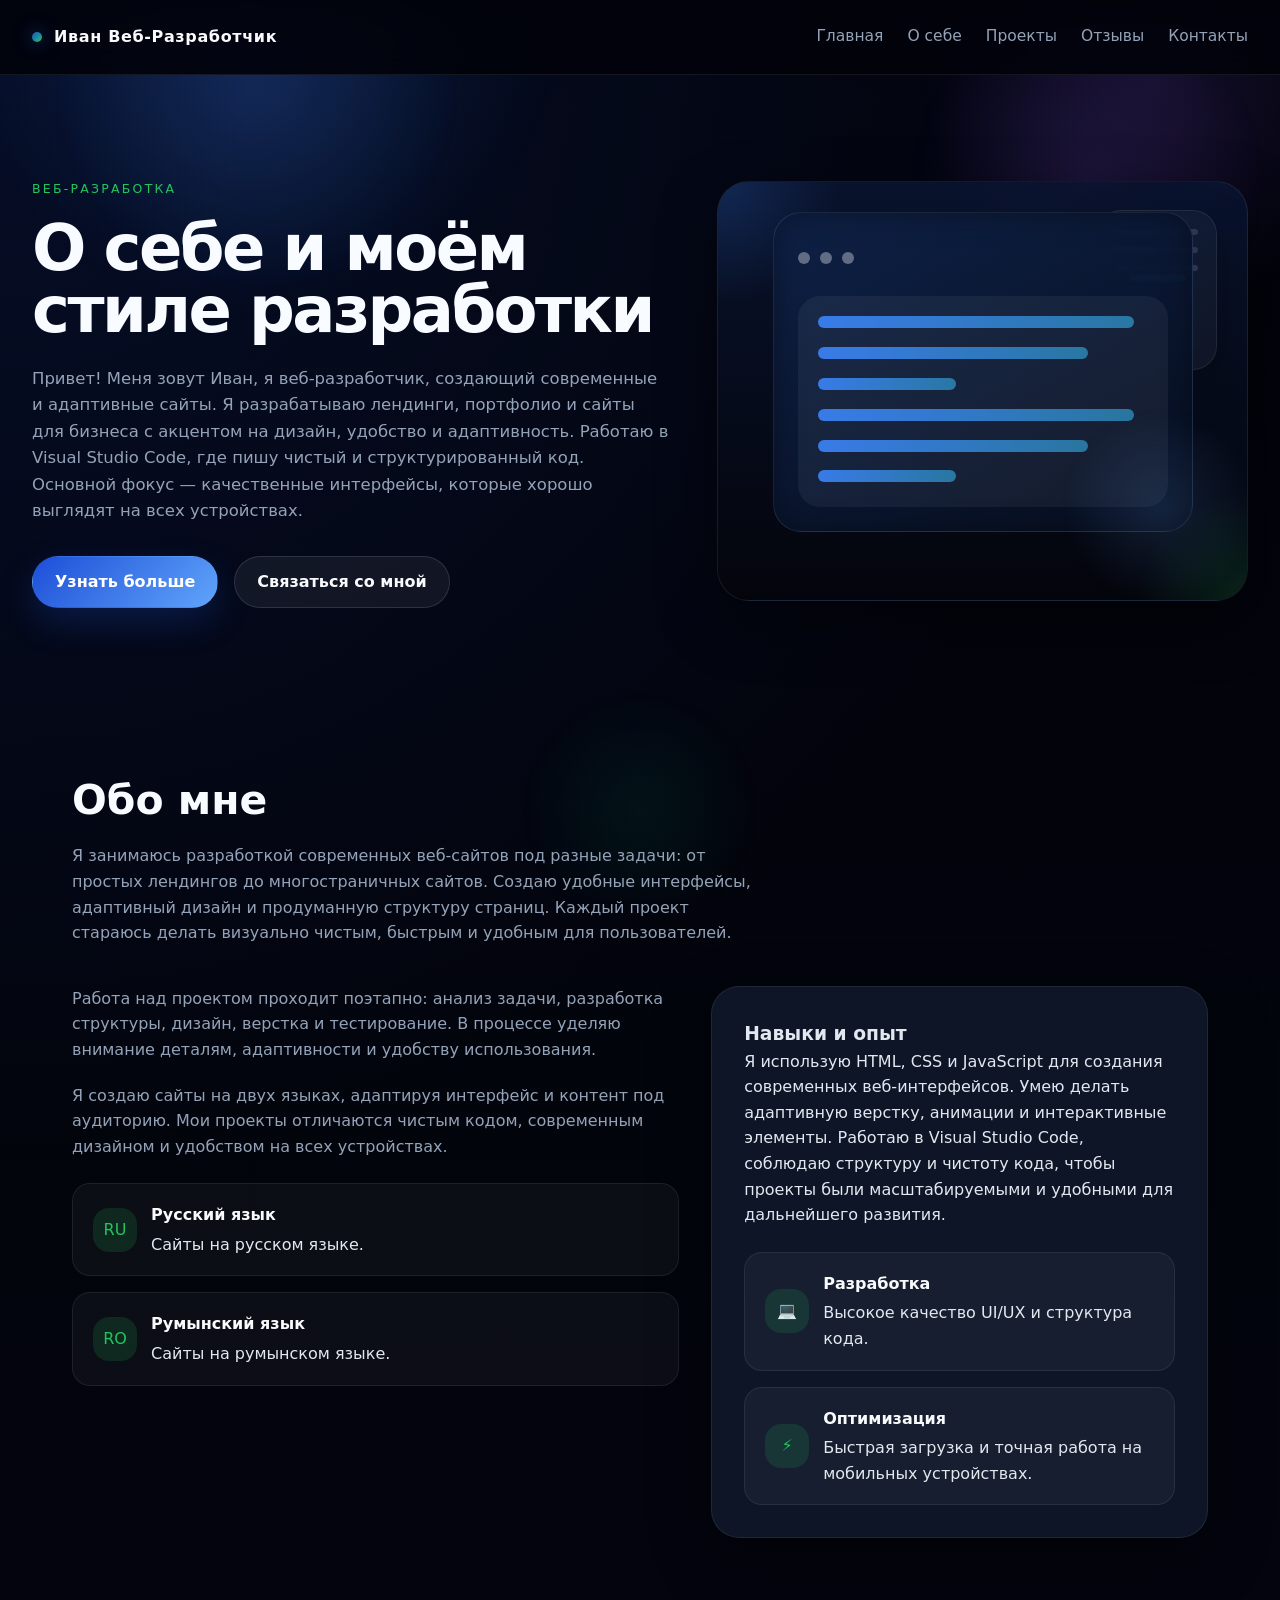
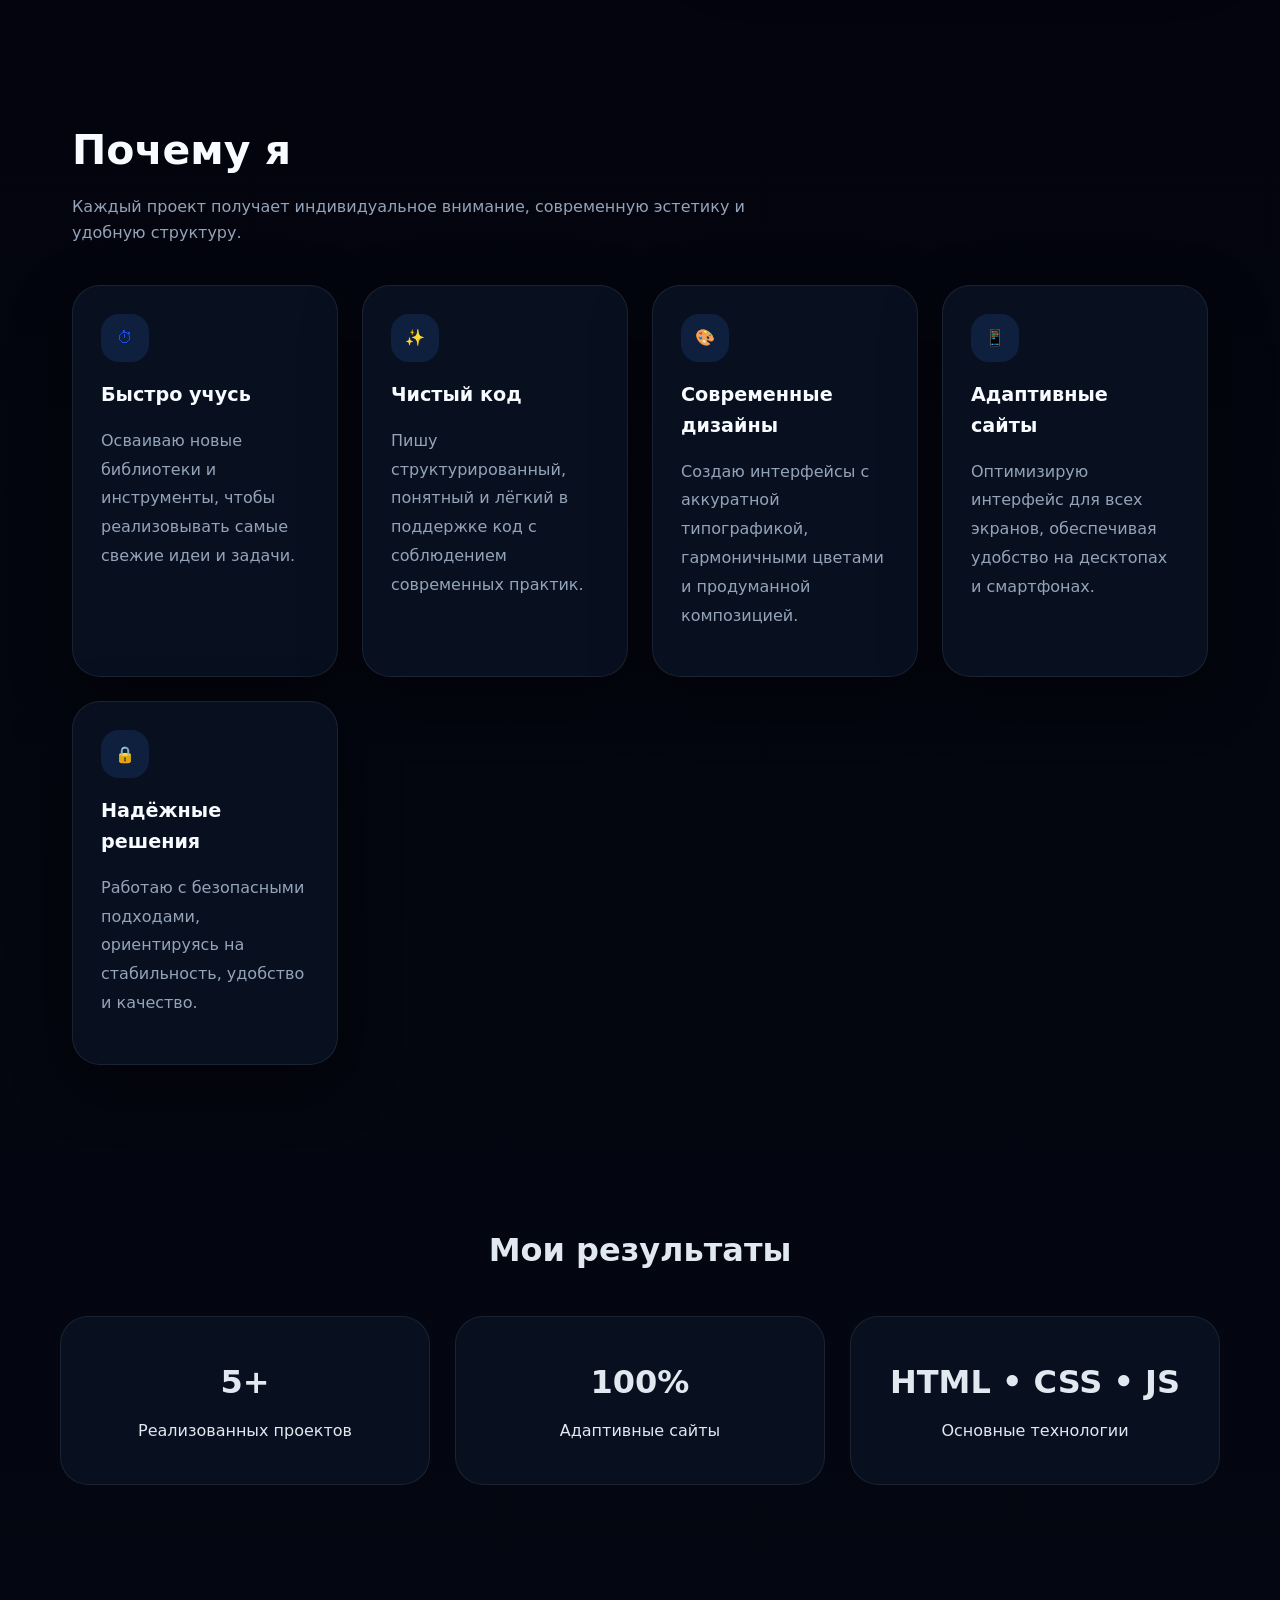
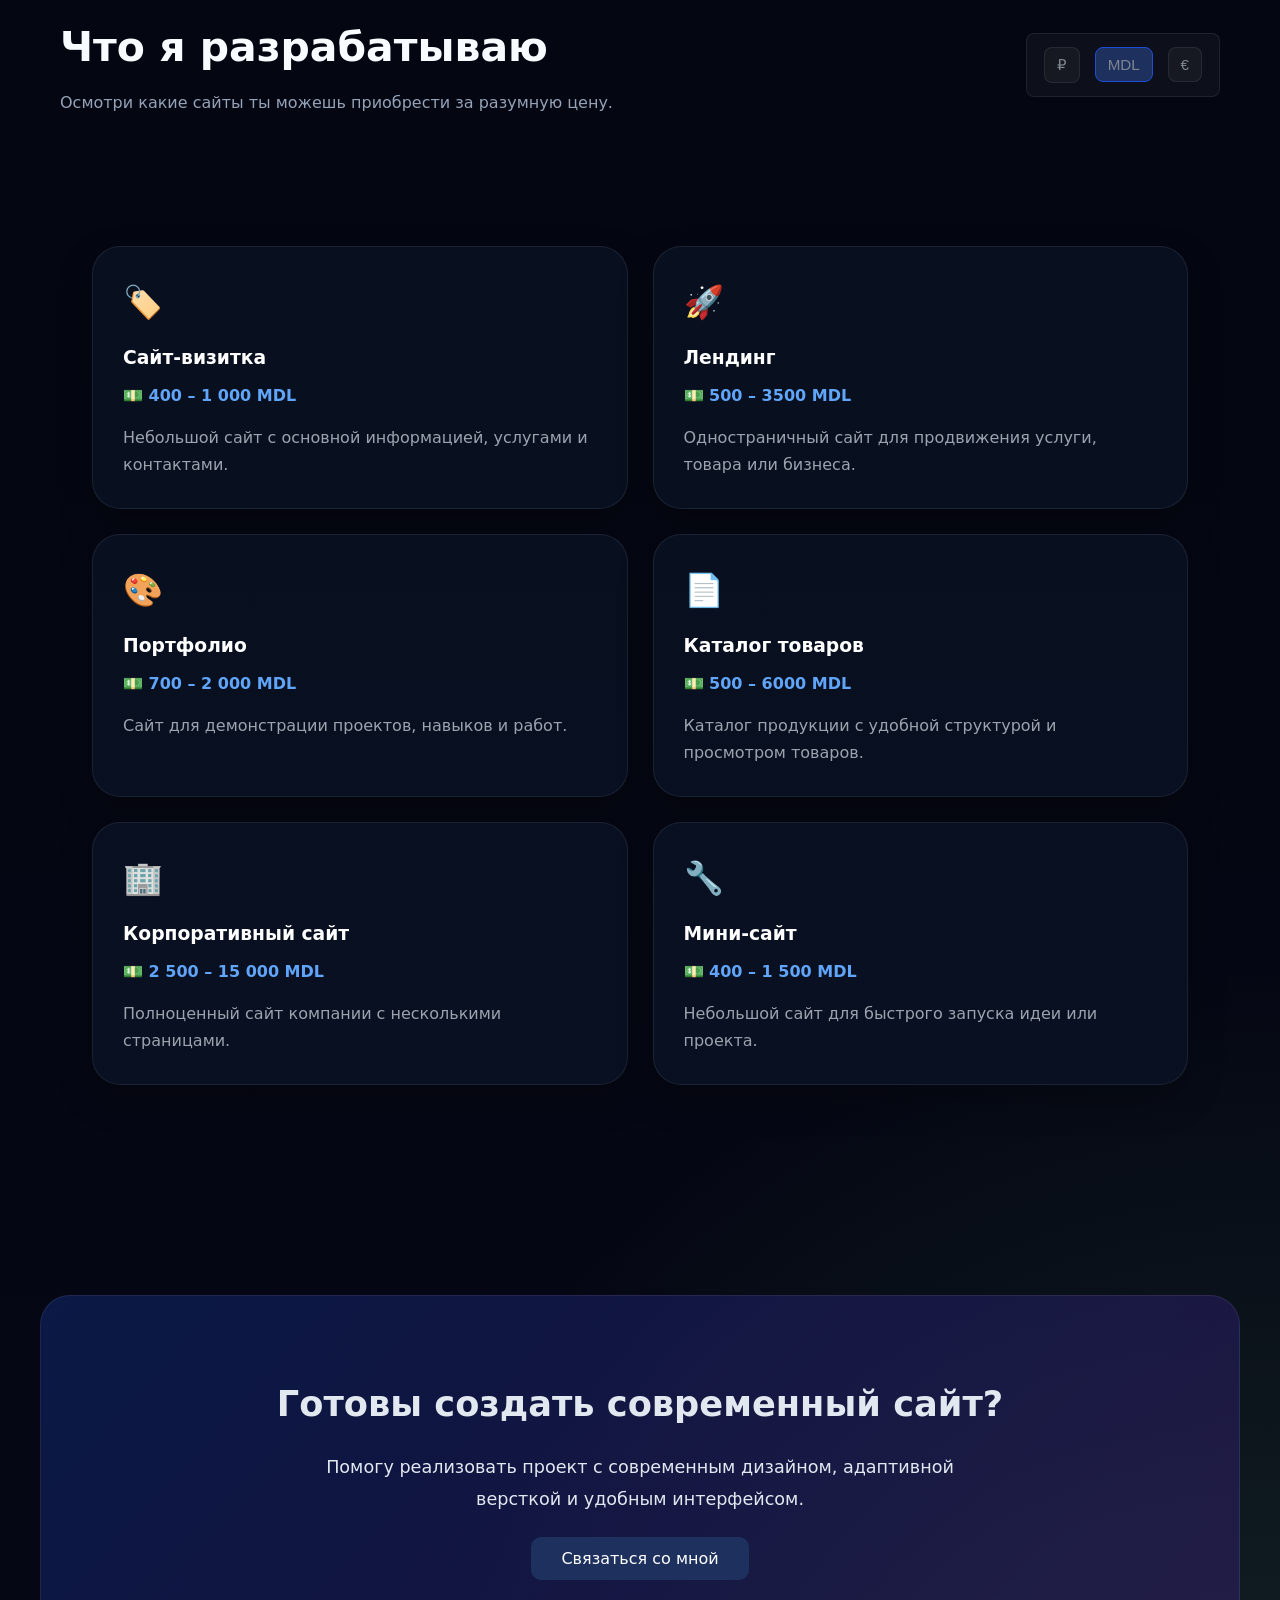
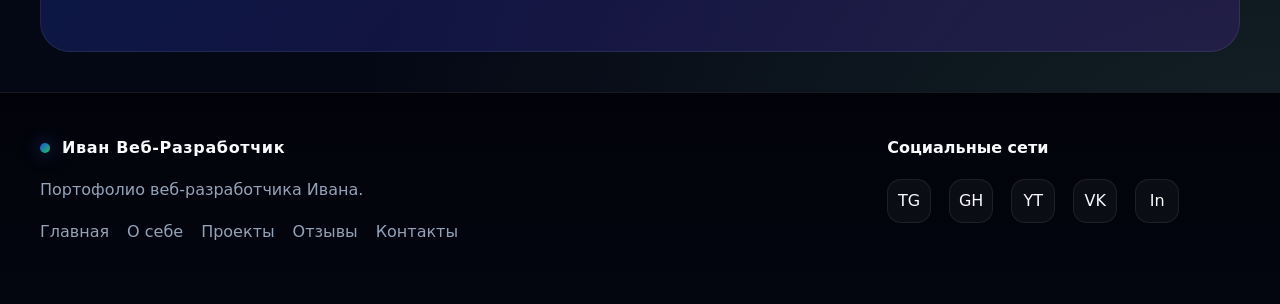
==== commit b8768b1e: "Add files via upload" ====
--- a/pages/about.html
+++ b/pages/about.html
@@ -198,6 +198,11 @@
                Осмотри какие сайты ты можешь приобрести за разумную цену.
             </p>
         </div>
+        <div class="select">
+              <button class="header_btn" data-btn="rub">₽</button>
+              <button class="header_btn" data-btn="mdl">MDL</button>
+              <button class="header_btn" data-btn="eur">€</button>
+            </div>
     </div>
 
     <div class="section services-grid">
@@ -205,7 +210,7 @@
         <div class="service-card">
             <div class="service-icon">🏷️</div>
             <h3>Сайт-визитка</h3>
-            <span>💵 400 – 1000 MDL</span>
+            <span data-price="vizition">💵 400 – 1000 MDL</span>
             <p>
                 Небольшой сайт с основной информацией,
                 услугами и контактами.
@@ -215,7 +220,7 @@
         <div class="service-card">
             <div class="service-icon">🚀</div>
             <h3>Лендинг</h3>
-            <span>💵 500 – 3500 MDL</span>
+            <span data-price="landing">💵 500 – 3500 MDL</span>
             <p>
                 Одностраничный сайт для продвижения
                 услуги, товара или бизнеса.
@@ -225,7 +230,7 @@
         <div class="service-card">
             <div class="service-icon">🎨</div>
             <h3>Портфолио</h3>
-            <span>💵 700 – 2000 MDL</span>
+            <span data-price="portfolio">💵 700 – 2000 MDL</span>
             <p>
                 Сайт для демонстрации проектов,
                 навыков и работ.
@@ -235,7 +240,7 @@
         <div class="service-card">
             <div class="service-icon">📄</div>
             <h3>Каталог товаров</h3>
-            <span>💵 500 – 6000 MDL</span>
+            <span data-price="catalog">💵 500 – 6000 MDL</span>
             <p>
                 Каталог продукции с удобной
                 структурой и просмотром товаров.
@@ -245,7 +250,7 @@
         <div class="service-card">
             <div class="service-icon">🏢</div>
             <h3>Корпоративный сайт</h3>
-            <span>💵 2500 – 15000 MDL</span>
+            <span data-price="carparative">💵 2500 – 15000 MDL</span>
             <p>
                 Полноценный сайт компании
                 с несколькими страницами.
@@ -255,7 +260,7 @@
         <div class="service-card">
             <div class="service-icon">🔧</div>
             <h3>Мини-сайт</h3>
-            <span>💵 400 – 1500 MDL</span>
+            <span data-price="minisite">💵 400 – 1500 MDL</span>
             <p>
                 Небольшой сайт для быстрого
                 запуска идеи или проекта.
@@ -306,6 +311,7 @@
             <a href="https://github.com/vano604" target="_blank" rel="noreferrer">GH</a>
             <a href="https://www.youtube.com/@Vanovich667" target="_blank" rel="noreferrer">YT</a>
             <a href="https://www.vk.com/vanovich667devmd" target="_blank" rel="noreferrer">VK</a>
+            <a href="https://www.instagram.com/vanovich667devmd" target="_blank" rel="noreferrer">In</a>
           </div>
         </div>
       </div>
@@ -313,6 +319,7 @@
   </div>
 
   <script src="../js/script.js"></script>
+  <script src="../js/price.js"></script>
 
 </body>
 </html>
--- a/css/styles_about.css
+++ b/css/styles_about.css
@@ -146,6 +146,45 @@
     text-align: center;
 }
 
+
+    .select {
+      background: rgba(255, 255, 255, 0.04);
+      border: 1px solid rgba(255, 255, 255, 0.08);
+      color: var(--light);
+      padding: 8px 12px;
+      border-radius: 8px;
+      font-size: 0.95rem;
+      cursor: pointer;
+      color: #94a3b8;
+    }
+
+    .select .header_btn{
+      background: rgba(255, 255, 255, 0.04);
+      border: 1px solid rgba(255, 255, 255, 0.08);
+      color: var(--light);
+      padding: 8px 12px;
+      margin: 5px 5px;
+      border-radius: 8px;
+      font-size: 0.95rem;
+      cursor: pointer;
+      color: #7e858f;
+      transition: all ease-out 0.3s;
+    }
+
+    .select .header_btn:hover{
+      background-color: #1e315e;
+      border: 1px solid #1d4ed8;;
+      transform: translateY(-3px);
+      transition: all ease 0.3s;
+    }
+
+    .select .header_btn_active{
+      background-color: #1e315e;
+      border: 1px solid #1d4ed8;
+    }
+
+
+
 /* Адаптив */
 @media (max-width: 768px) {
     .services-grid {
